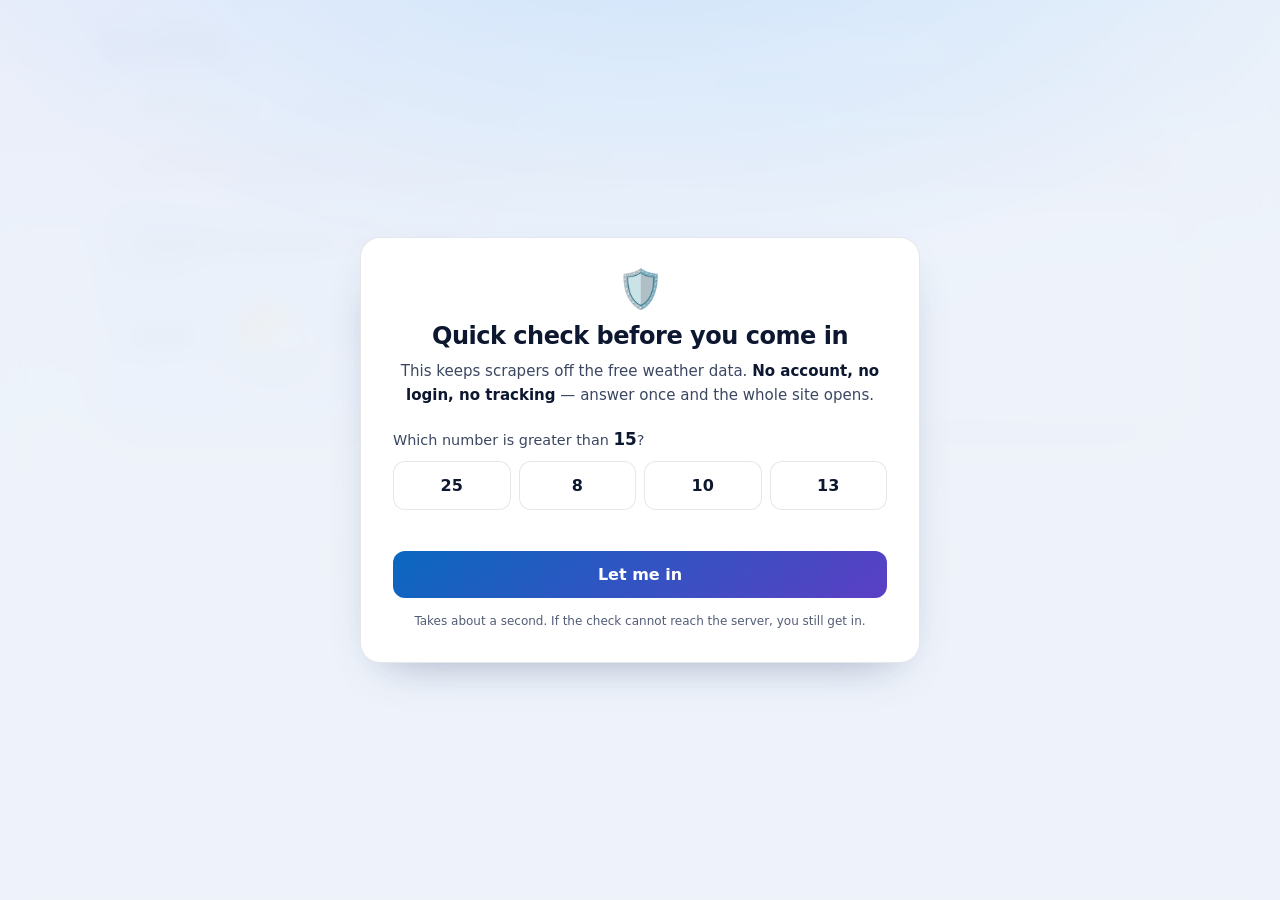
==== index.html @ fbaa03dc "Add files via upload" ====
<!DOCTYPE html>
<html lang="en">
<head>
<meta charset="utf-8" />
<meta name="viewport" content="width=device-width, initial-scale=1" />
<title>Skyline — Free Weather Forecast</title>
<meta name="description" content="Free, fast weather forecast with 25 explained features: rain, wind, pressure, storm risk, air quality, soil, sea state and more." />
  <!-- Tell search engines this is the one true address for the page.
       Without it, a renamed site and its new name look like two sites
       with identical content, and Google picks a winner for you. -->
  <link rel="canonical" href="https://skyline-free-weather.netlify.app/" />
  <meta property="og:url" content="https://skyline-free-weather.netlify.app/" />
  <meta name="twitter:card" content="summary_large_image" />
  <meta name="robots" content="index, follow" />
  <!-- Google Search Console proof of ownership. Do not remove: deleting this
       tag un-verifies the property and sitemap submissions start failing. -->
  <meta name="google-site-verification" content="A9PxdtjevKTiuFC9CgQYYp5o8xUpezisYFqEX7dGKAQ" />
<meta name="theme-color" content="#0b1020" />
<meta name="author" content="Divyansh Maharana" />
<meta name="copyright" content="© 2026 Divyansh Maharana" />
<meta property="og:site_name" content="Skyline" />
<meta property="og:title" content="Skyline — Free Weather Forecast" />
<meta property="og:description" content="Free, fast weather forecast with 25 explained features: rain, wind, pressure, storm risk, air quality, soil, sea state and more." />
<meta property="og:type" content="website" />
  <meta property="og:image" content="https://skyline-free-weather.netlify.app/og-image.png" />
  <meta property="og:image:width" content="1200" />
  <meta property="og:image:height" content="630" />
  <meta property="og:image:alt" content="Skyline weather forecast showing current conditions and the next 24 hours" />
  <meta name="twitter:image" content="https://skyline-free-weather.netlify.app/og-image.png" />
<script type="application/ld+json">
{
  "@context": "https://schema.org",
  "@type": "WebSite",
  "name": "Skyline — Free Weather Forecast",
  "author": { "@type": "Person", "name": "Divyansh Maharana", "jobTitle": "Creator and maintainer" },
  "creator": { "@type": "Person", "name": "Divyansh Maharana" },
  "copyrightHolder": { "@type": "Person", "name": "Divyansh Maharana" },
  "copyrightYear": 2026,
  "inLanguage": ["en","hi","bn","or","es","fr","de","pt","ru","ar","zh","ja","ko","id"],
  "isAccessibleForFree": true
}
</script>
<!-- Built by Divyansh Maharana -->

<link rel="icon" href="data:image/svg+xml,<svg xmlns='http://www.w3.org/2000/svg' viewBox='0 0 100 100'><text y='.9em' font-size='90'>⛅</text></svg>" />
<link rel="stylesheet" href="styles.css?v=20261110-fed219e6" />
<script src="pollen.js?v=20261110-fed219e6"></script>
<script src="locales/en.js?v=20261110-fed219e6"></script>
<script src="i18n.js?v=20261110-fed219e6"></script>
<script src="lang-picker.js?v=20261110-fed219e6"></script>
<script src="gate.js?v=20261110-fed219e6"></script>
</head>
<body>
<div class="wrap">

  <header>
    <a class="brand" href="guide.html">
      <div class="mark">⛅</div>
      <div>Skyline<small data-i18n="brand.tagline">free weather</small></div>
    </a>
    <div class="spacer"></div>
    <div class="search">
      <span class="ico">🔍</span>
      <input id="q" type="text" placeholder="Search any city…" data-i18n-placeholder="ui.search" autocomplete="off"
             aria-label="Search for a city" role="combobox" aria-expanded="false" aria-controls="results" />
      <div class="results" id="results" role="listbox"></div>
    </div>
    <div class="lang-wrap">
      <button class="lang-btn" id="langBtn" type="button"
              data-i18n-attr="title:ui.language|aria-label:ui.language"
              aria-haspopup="listbox" aria-expanded="false">EN</button>
      <ul class="lang-menu" id="langMenu" role="listbox"
          data-i18n-attr="aria-label:ui.language" hidden></ul>
    </div>
    <button class="icon-btn" id="geo" title="Use my location" aria-label="Use my location" data-i18n-attr="title:ui.myLocation|aria-label:ui.myLocation">📍</button>
    <button class="icon-btn" id="unit" title="Switch units" aria-label="Switch temperature units">°C</button>
    <button class="icon-btn" id="theme" title="Switch theme" aria-label="Switch theme" data-i18n-attr="title:ui.theme|aria-label:ui.theme">🌙</button>
  </header>

  <nav class="tabs" style="margin-bottom:16px;display:inline-flex" aria-label="Main">
    <a href="guide.html"><span aria-hidden="true">📖</span> <span data-i18n="nav.guide">What it means</span></a>
    <a href="/" aria-current="page"><span aria-hidden="true">🌤️</span> <span data-i18n="nav.forecast">Forecast</span></a>
  </nav>

  <h1 class="sr-only">Weather forecast for your location — Skyline</h1>

  <div class="status" id="status">
    <span>⚠️</span><span id="statusMsg">Could not load weather.</span>
    <button id="retry" data-i18n="ui.retry">Retry</button>
  </div>

  <div class="notice" id="notice">
    <span aria-hidden="true">📍</span>
    <span id="noticeMsg"></span>
    <button id="noticeAct" type="button" hidden></button>
  </div>

  <!-- ============ NOW ============ -->
  <section class="hero" id="hero" aria-live="polite">
    <div class="hero-top">
      <div>
        <div class="place"><span class="dot"></span><span id="placeName">Bengaluru, Karnataka, India</span></div>
        <div class="stamp" id="stamp">Loading…</div>
      </div>
      <div class="stamp" id="coords"></div>
    </div>
    <div class="temp-row">
      <div class="temp" id="temp">--<sup>°</sup></div>
      <div class="emoji" id="emoji">⛅</div>
      <div class="cond">
        <div class="big" id="condition">Loading</div>
        <div class="sub" id="feels">Feels like —</div>
      </div>
    </div>
    <div class="chips" id="chips"></div>
  </section>

  <div class="grid">
    <!-- ============ NEXT 24 H ============ -->
    <section class="card" id="hoursCard" style="grid-column:1/-1">
      <div class="card-title-row">
        <h2><span data-i18n="card.hours">Next 24 hours</span> <span class="hint" data-i18n="ui.scroll">scroll →</span></h2>
        <a class="why" href="guide.html#f-precipitation" title="What does this mean?">?</a>
      </div>
      <div class="hours" id="hours"></div>
    </section>

    <!-- ============ CHART ============ -->
    <section class="card" id="rain" style="grid-column:1/-1">
      <div class="card-title-row">
        <h2><span data-i18n="card.rain">Temperature &amp; rain — next 48 hours</span></h2>
        <a class="why" href="guide.html#f-precipitation" title="What does this mean?">?</a>
      </div>
      <div class="chartwrap">
        <svg class="chart" id="chart" viewBox="0 0 800 190" role="img"
             aria-label="Temperature line and precipitation bars for the next 48 hours"></svg>
      </div>
      <div class="legend">
        <span><i style="background:linear-gradient(90deg,#5fa8ff,#ffb26b)"></i><span data-i18n="chart.temp">Temperature</span></span>
        <span><i style="background:rgba(95,168,255,.75)"></i><span data-i18n="chart.precip">Precipitation (mm)</span></span>
        <span><i style="background:rgba(167,139,250,.8)"></i><span data-i18n="chart.rainChance">Chance of rain (strip below)</span></span>
      </div>
      <div class="hours" id="popStrip" style="margin-top:10px"></div>
    </section>

    <!-- ============ 7 DAY ============ -->
    <section class="card" id="daily">
      <div class="card-title-row">
        <h2><span data-i18n="card.daily">7-day forecast</span></h2>
        <a class="why" href="guide.html#f-surface_temperature" title="What does this mean?">?</a>
      </div>
      <div id="dailyList"></div>
    </section>

    <!-- ============ WIND (surface + upper air) ============ -->
    <section class="card" id="wind">
      <div class="card-title-row">
        <h2><span data-i18n="card.wind">Wind</span></h2>
        <a class="why" href="guide.html#f-surface_wind" title="What does this mean?">?</a>
      </div>
      <div class="compass-wrap">
        <svg class="compass" id="compass" viewBox="0 0 124 124" role="img" aria-label="Wind direction compass"></svg>
        <div class="wind-facts" id="windFacts"></div>
      </div>
      <div class="spark-wrap">
        <div class="spark-label"><span data-i18n="card.hours">Next 24 hours</span> <span id="windPeak"></span></div>
        <svg class="spark" id="windSpark" viewBox="0 0 300 52" preserveAspectRatio="none"
             role="img" aria-label="Wind speed and gusts through the next 24 hours"></svg>
        <div class="seg-legend" style="margin-top:6px">
          <span><b style="background:#63b3ff"></b><span data-i18n="m.speed">Speed</span></span>
          <span><b style="background:#a78bfa"></b><span data-i18n="m.gusts">Gusts</span></span>
        </div>
      </div>
      <div class="feat-tags">
        <a class="feat-tag" href="guide.html#f-surface_wind" data-i18n="feat.surface_wind.name">Wind</a>
        <a class="feat-tag" href="guide.html#f-upper_air_wind" data-i18n="feat.upper_air_wind.name">Wind high up</a>
      </div>
    </section>

    <!-- ============ SKY (clouds, upper air, moisture) ============ -->
    <section class="card" id="sky">
      <div class="card-title-row">
        <h2><span data-i18n="card.sky">Sky &amp; upper air</span></h2>
        <a class="why" href="guide.html#f-clouds" title="What does this mean?">?</a>
      </div>
      <div class="seg" id="cloudSeg"></div>
      <div class="seg-legend">
        <span><b style="background:#3d5a8a"></b><span data-i18n="band.low">Low</span></span>
        <span><b style="background:#5f8dd6"></b><span data-i18n="band.mid">Middle</span></span>
        <span><b style="background:#9cc2f5"></b><span data-i18n="band.high">High</span></span>
      </div>
      <div class="metrics" id="skyMetrics" style="margin-top:12px"></div>
      <div class="feat-tags">
        <a class="feat-tag" href="guide.html#f-clouds" data-i18n="feat.clouds.name">Cloud cover</a>
        <a class="feat-tag" href="guide.html#f-upper_air_temperature" data-i18n="feat.upper_air_temperature.name">Temperature higher up</a>
        <a class="feat-tag" href="guide.html#f-upper_air_water_vapour" data-i18n="feat.upper_air_water_vapour.name">Moisture high up</a>
      </div>
    </section>

    <!-- ============ POLLEN & LIFESTYLE ============ -->
    <section class="card" id="pollen" style="grid-column:1/-1">
      <div class="card-title-row">
        <h2><span data-i18n="card.pollen">Pollen &amp; daily life</span> <span class="hint" id="pollenHint">—</span></h2>
        <a class="why" href="guide.html#f-pollen" title="What does this mean?">?</a>
      </div>
      <div id="pollenBody" aria-live="polite">
        <div class="empty-state"><span>⏳</span><div>Loading pollen outlook…</div></div>
      </div>
      <div class="feat-tags">
        <a class="feat-tag" href="guide.html#f-pollen" data-i18n="feat.pollen.name">Pollen forecast</a>
        <a class="feat-tag" href="guide.html#f-lifestyle" data-i18n="feat.lifestyle.name">Daily suggestions</a>
      </div>
    </section>

    <!-- ============ MOISTURE ============ -->
    <section class="card" id="moisture">
      <div class="card-title-row">
        <h2><span data-i18n="card.moisture">Moisture</span></h2>
        <a class="why" href="guide.html#f-surface_water_vapour" title="What does this mean?">?</a>
      </div>
      <div class="metrics" id="moistureMetrics"></div>
      <div class="feat-tags">
        <a class="feat-tag" href="guide.html#f-surface_water_vapour" data-i18n="feat.surface_water_vapour.name">Humidity</a>
        <a class="feat-tag" href="guide.html#f-evaporation" data-i18n="feat.evaporation.name">Evaporation</a>
      </div>
    </section>

    <!-- ============ STORM RISK ============ -->
    <section class="card" id="storm">
      <div class="card-title-row">
        <h2><span data-i18n="card.storm">Storm risk</span> <span class="est grey" data-i18n="guide.pill.estimated">estimated</span></h2>
        <a class="why" href="guide.html#f-lightning" title="What does this mean?">?</a>
      </div>
      <div class="gauge">
        <div class="gauge-head">
          <div class="gauge-val" id="stormVal">—</div>
          <div class="gauge-name" id="stormName">—</div>
        </div>
        <div class="gauge-track"><div class="gauge-pin" id="stormPin" style="margin-left:0"></div></div>
        <div class="gauge-note" id="stormNote">—</div>
        <div class="spark-wrap">
          <div class="spark-label"><span data-i18n="card.hours">Next 24 hours</span> <span id="stormPeak"></span></div>
          <svg class="spark" id="stormSpark" viewBox="0 0 300 46" preserveAspectRatio="none"
               role="img" aria-label="Storm energy through the next 24 hours"></svg>
        </div>
      </div>
      <div class="feat-tags">
        <a class="feat-tag" href="guide.html#f-lightning" data-i18n="feat.lightning.name">Storm risk</a>
      </div>
    </section>

    <!-- ============ GROUND ============ -->
    <section class="card" id="ground">
      <div class="card-title-row">
        <h2><span data-i18n="card.ground">Ground</span></h2>
        <a class="why" href="guide.html#f-land_surface_temperature" title="What does this mean?">?</a>
      </div>
      <div class="metrics" id="groundMetrics"></div>
      <div class="feat-tags">
        <a class="feat-tag" href="guide.html#f-land_surface_temperature" data-i18n="feat.land_surface_temperature.name">Ground temperature</a>
        <a class="feat-tag" href="guide.html#f-soil_moisture" data-i18n="feat.soil_moisture.name">How wet the soil is</a>
        <a class="feat-tag" href="guide.html#f-radiation_budget" data-i18n="feat.radiation_budget.name">Sun energy at the ground</a>
      </div>
    </section>

    <!-- ============ AIR QUALITY ============ -->
    <section class="card" id="air">
      <div class="card-title-row">
        <h2><span data-i18n="card.air">Air quality</span> <span class="hint" data-i18n="ui.euroAqi">European AQI</span></h2>
        <a class="why" href="guide.html#f-aerosols" title="What does this mean?">?</a>
      </div>
      <div class="aqi-row">
        <div class="aqi-num" id="aqiNum">—</div>
        <div>
          <div class="aqi-label" id="aqiLabel">Loading…</div>
          <div class="aqi-note" id="aqiNote">—</div>
        </div>
      </div>
      <div class="aqi-scale" id="aqiScale"></div>
      <div class="aqi-bar"></div>
      <div class="aqi-pin" id="aqiPin" style="margin-left:0"></div>
      <div class="metrics" id="pollutantSummary" style="margin-top:10px"></div>
      <div class="pollutants" id="pollutants"></div>
      <div class="feat-tags">
        <a class="feat-tag" href="guide.html#f-aerosols" data-i18n="feat.aerosols.name">Haze and dust</a>
        <a class="feat-tag" href="guide.html#f-ozone" data-i18n="feat.ozone.name">Ground-level ozone</a>
        <a class="feat-tag" href="guide.html#f-precursors" data-i18n="feat.precursors.name">Pollution gases</a>
      </div>
    </section>

    <!-- ============ SUN & UV ============ -->
    <section class="card" id="sun">
      <div class="card-title-row">
        <h2><span data-i18n="card.sun">Sun &amp; UV</span> <span class="hint" id="dayLen">—</span></h2>
        <a class="why" href="guide.html#f-radiation_budget" title="What does this mean?">?</a>
      </div>
      <svg class="sunarc" id="sunarc" viewBox="0 0 300 118" role="img" aria-label="Sunrise to sunset arc"></svg>
      <div class="sun-times">
        <div><span data-i18n="m.sunrise">Sunrise</span><b id="sunrise">—</b></div>
        <div style="text-align:right"><span data-i18n="m.sunset">Sunset</span><b id="sunset">—</b></div>
      </div>
      <div class="uv">
        <div class="uv-head"><span data-i18n="m.uv">UV index (max)</span><b id="uvNum">—</b></div>
        <div class="uv-track"><div class="uv-pin" id="uvPin"></div></div>
        <div class="uv-note" id="uvNote">—</div>
      </div>
      <div class="feat-tags">
        <a class="feat-tag" href="guide.html#f-radiation_budget" data-i18n="feat.radiation_budget.name">Sun energy at the ground</a>
      </div>
    </section>

    <!-- ============ SEA (only near coast) ============ -->
    <section class="card" id="sea" hidden>
      <div class="card-title-row">
        <h2><span data-i18n="card.sea">Sea</span> <span class="hint" id="seaDist"></span></h2>
        <a class="why" href="guide.html#f-sea_state" title="What does this mean?">?</a>
      </div>
      <div class="metrics" id="seaMetrics"></div>
      <div class="feat-tags">
        <a class="feat-tag" href="guide.html#f-sea_state" data-i18n="feat.sea_state.name">Waves</a>
        <a class="feat-tag" href="guide.html#f-surface_currents" data-i18n="feat.surface_currents.name">Sea currents</a>
        <a class="feat-tag" href="guide.html#f-sea_surface_temperature" data-i18n="feat.sea_surface_temperature.name">Sea temperature</a>
        <a class="feat-tag" href="guide.html#f-sea_level" data-i18n="feat.sea_level.name">Tide height</a>
      </div>
    </section>

    <!-- ============ ENVIRONMENT (global / climate) ============ -->
    <section class="card" id="environment">
      <div class="card-title-row">
        <h2><span data-i18n="card.environment">Environment</span> <span class="est grey" data-i18n="ui.notLocal">not local weather</span></h2>
        <a class="why" href="guide.html#f-greenhouse_gases" title="What does this mean?">?</a>
      </div>
      <div id="landMix"></div>
      <div class="metrics" id="envMetrics"></div>
      <div class="feat-tags">
        <a class="feat-tag" href="guide.html#f-greenhouse_gases" data-i18n="feat.greenhouse_gases.name">Heat-trapping gases</a>
        <a class="feat-tag" href="guide.html#f-fire" data-i18n="feat.fire.name">Fire risk</a>
      </div>
    </section>
  </div>

  <footer>
    <div>
      <span data-i18n="guide.foot.data">Data:</span> <a href="https://open-meteo.com/" target="_blank" rel="noopener">Open-Meteo</a> (CC-BY 4.0) ·
      Forecast models from national weather services ·
      <a href="guide.html">Feature guide</a>
    </div>
    <div class="credit">
      <span data-i18n="credit.builtBy">Built by</span>
      <b class="credit-name">Divyansh Maharana</b><span class="credit-role" data-i18n="credit.role">built and maintains this site</span>
    </div>
    <div class="disclaimer">
      This is an independent hobby project, not an official meteorological service.
      For warnings and life-safety decisions, always follow your national weather agency
      (e.g. <a href="https://mausam.imd.gov.in/" target="_blank" rel="noopener">IMD</a>,
      <a href="https://www.noaa.gov/" target="_blank" rel="noopener">NOAA</a>).
    </div>
  </footer>
</div>

<script>
(() => {
  "use strict";

  /* ------------------------------------------------------------------ state */
  const DEFAULT = { name: "Bengaluru, Karnataka, India", lat: 12.9716, lon: 77.5946 };
  /* ------------------------------------------------------------------ pollen
     Bands, grouping and labels live in pollen.js so the thresholds can be
     tested without a browser. These aliases keep the renderer readable. */
  const POLLEN_TYPES = Pollen.TYPES;
  const POLLEN_GROUP_LABEL = Pollen.GROUP_LABEL;
  /* Translate the level names once; Pollen.META holds the canonical English. */
  const BAND_META = {
    "low":       { rank: 0, icon: "🟢", get text() { return L("Low"); } },
    "moderate":  { rank: 1, icon: "🟡", get text() { return L("Moderate"); } },
    "high":      { rank: 2, icon: "🟠", get text() { return L("High"); } },
    "very high": { rank: 3, icon: "🔴", get text() { return L("Very high"); } },
  };
  const POLLEN_BANDS = Pollen.BANDS;
  const pollenBand = Pollen.band;
  const polClass = Pollen.cls;

  /* ------------------------------------------------------------------ storage
     In a sandboxed iframe (the preview, and any embed without allow-same-origin)
     even READING localStorage throws a SecurityError. Unguarded, that breaks
     unit switching, theme switching and saving your city — the whole page dies
     on the first click. Storage is a convenience, never a requirement, so every
     access goes through these three helpers. */
  const store = {
    get(k) { try { return localStorage.getItem(k); } catch (e) { return null; } },
    set(k, v) { try { localStorage.setItem(k, v); } catch (e) { /* memory only */ } },
    del(k) { try { localStorage.removeItem(k); } catch (e) { /* ignore */ } },
  };

  const S = {
    place: { ...DEFAULT },
    unit: store.get("skyline.unit") || "c",
    theme: store.get("skyline.theme") ||
           (matchMedia("(prefers-color-scheme: light)").matches ? "light" : "dark"),
    forecast: null, air: null, marine: null, land: null, pollen: null, busy: false, fetchedAt: 0,
  };

  const $ = (id) => document.getElementById(id);
  let fetchAt = Date.now();   // when the current data was pulled
  /* Date/time formatters follow the chosen language, so weekday and month
     names come from Intl rather than from English literals. Keys are re-created
     when the language changes (see onApply below). */
  /* Chromium ships "small-icu" data: some locales have no date vocabulary, and
     Intl silently falls back to en-US rather than erroring. Odia is one — it
     would have shown "Wednesday, Nov 11" to an Odia reader. This table carries
     the calendars Intl cannot produce, so those pages stay in their own script.
     Checked in buildFormatters by comparing the resolved locale. */
  const INTL_FALLBACK = {
    or: {
      days:   ["ରବିବାର","ସୋମବାର","ମଙ୍ଗଳବାର","ବୁଧବାର","ଗୁରୁବାର","ଶୁକ୍ରବାର","ଶନିବାର"],
      months: ["ଜାନୁଆରୀ","ଫେବୃଆରୀ","ମାର୍ଚ୍ଚ","ଅପ୍ରେଲ","ମେ","ଜୁନ","ଜୁଲାଇ","ଅଗଷ୍ଟ",
               "ସେପ୍ଟେମ୍ବର","ଅକ୍ଟୋବର","ନଭେମ୍ବର","ଡିସେମ୍ବର"],
      am: "ପୂର୍ବାହ୍ନ", pm: "ଅପରାହ୍ନ", ampm: true, pad24: false
    }
  };
  const odDigits = (n) => String(n).replace(/[0-9]/g, (d) => "୦୧୨୩୪୫୬୭୮୯"[+d]);

  /* A formatter object with the same .format() surface as Intl's, so callers
     never branch on which one they got. */
  function fallbackFormatter(kind, fb) {
    return { format(date) {
      const h = date.getHours(), mi = date.getMinutes();
      if (kind === "day")   return fb.days[date.getDay()];
      if (kind === "date")  return odDigits(date.getDate()) + " " + fb.months[date.getMonth()];
      const h12 = h % 12 === 0 ? 12 : h % 12;
      if (kind === "hour")  return odDigits(h12) + " " + (h < 12 ? fb.am : fb.pm);
      return odDigits(h12) + ":" + odDigits(String(mi).padStart(2, "0")) + " " + (h < 12 ? fb.am : fb.pm);
    }};
  }

  let hourFmt, dayFmt, dateFmt, timeFmt;
  function buildFormatters() {
    const loc = (window.i18n && window.i18n.lang) || "en";
    const mk = (opts, kind) => {
      const f = new Intl.DateTimeFormat(loc, opts);
      const fb = INTL_FALLBACK[loc];
      /* Trust Intl only if it actually honoured the requested language. */
      if (fb && !f.resolvedOptions().locale.toLowerCase().startsWith(loc)) {
        return fallbackFormatter(kind, fb);
      }
      return f;
    };
    hourFmt = mk({ hour: "numeric" }, "hour");
    dayFmt  = mk({ weekday: "long" }, "day");
    dateFmt = mk({ day: "numeric", month: "short" }, "date");
    timeFmt = mk({ hour: "2-digit", minute: "2-digit" }, "time");
  }
  buildFormatters();

  /* ------------------------------------------------------- WMO code mapping */
  const WMO = {
    0:["Clear sky","☀️","🌙"], 1:["Mainly clear","🌤️","🌙"], 2:["Partly cloudy","⛅","☁️"],
    3:["Overcast","☁️","☁️"], 45:["Fog","🌫️","🌫️"], 48:["Rime fog","🌫️","🌫️"],
    51:["Light drizzle","🌦️","🌧️"], 53:["Drizzle","🌦️","🌧️"], 55:["Heavy drizzle","🌧️","🌧️"],
    56:["Freezing drizzle","🌧️","🌧️"], 57:["Freezing drizzle","🌧️","🌧️"],
    61:["Light rain","🌦️","🌧️"], 63:["Rain","🌧️","🌧️"], 65:["Heavy rain","🌧️","🌧️"],
    66:["Freezing rain","🌨️","🌨️"], 67:["Freezing rain","🌨️","🌨️"],
    71:["Light snow","🌨️","🌨️"], 73:["Snow","❄️","❄️"], 75:["Heavy snow","❄️","❄️"],
    77:["Snow grains","🌨️","🌨️"], 80:["Light showers","🌦️","🌧️"], 81:["Showers","🌧️","🌧️"],
    82:["Violent showers","⛈️","⛈️"], 85:["Snow showers","🌨️","🌨️"], 86:["Snow showers","🌨️","🌨️"],
    95:["Thunderstorm","⛈️","⛈️"], 96:["Storm w/ hail","⛈️","⛈️"], 99:["Storm w/ hail","⛈️","⛈️"],
  };
  /* English condition names -> locale keys, so "Overcast" and friends translate.
     Kept as a separate map so the WMO table above stays readable. */
  const WMO_KEY = {"0": "wx.clear", "1": "wx.mainlyClear", "2": "wx.partlyCloudy", "3": "wx.overcast", "45": "wx.fog", "48": "wx.rimeFog", "51": "wx.lightDrizzle", "53": "wx.drizzle", "55": "wx.heavyDrizzle", "56": "wx.freezingDrizzle", "57": "wx.freezingDrizzle", "61": "wx.lightRain", "63": "wx.rain", "65": "wx.heavyRain", "66": "wx.freezingRain", "67": "wx.freezingRain", "71": "wx.lightSnow", "73": "wx.snow", "75": "wx.heavySnow", "77": "wx.snowGrains", "80": "wx.lightShowers", "81": "wx.showers", "82": "wx.violentShowers", "85": "wx.snowShowers", "86": "wx.snowShowers", "95": "wx.thunderstorm", "96": "wx.stormHail", "99": "wx.stormHail"};
  const wmo = (code, day = true) => {
    const r = WMO[code] || ["Unknown", "🌡️", "🌡️"];
    const key = WMO_KEY[code];
    const label = key && window.t ? window.t(key, r[0])
                : (!key ? (window.t ? window.t("ui.unknown", r[0]) : r[0]) : r[0]);
    return { label, icon: day ? r[1] : r[2] };
  };

  const DIRS = ["N","NNE","NE","ENE","E","ESE","SE","SSE","S","SSW","SW","WSW","W","WNW","NW","NNW"];
  const dirName = (deg) => (deg == null || isNaN(deg)) ? "—" : DIRS[Math.round(((deg % 360) / 22.5)) % 16];

  /* ------------------------------------------------------------- conversions */
  const toF = (c) => c * 9 / 5 + 32;
  const tempStr = (c, dp = 0) => (c == null || Number.isNaN(c)) ? "—"
    : (S.unit === "c" ? c.toFixed(dp) : toF(c).toFixed(dp)) + "°";
  const tempNum = (c) => (c == null || Number.isNaN(c)) ? null : Math.round(S.unit === "c" ? c : toF(c));
  const unitSym = () => (S.unit === "c" ? "°C" : "°F");
  // absolute temperature with an explicit unit (never a bare °)
  const tempAbs = (c, dp = 0) => (c == null || Number.isNaN(c)) ? "—"
    : `${(S.unit === "c" ? c : toF(c)).toFixed(dp)}${unitSym()}`;
  const windStr = (kmh, dp = 0) => kmh == null ? "—"
    : (S.unit === "c" ? kmh.toFixed(dp) : (kmh * 0.621371).toFixed(dp)) + (S.unit === "c" ? " km/h" : " mph");
  const num = (v, dp = 0, unit = "") => (v == null || Number.isNaN(v)) ? "—"
    : `${Number(v).toFixed(dp)}${unit ? " " + unit : ""}`;
  const mm = (v) => v == null ? "—" : (v < 0.05 ? "0" : v.toFixed(1)) + " mm";

  /* ---------------------------------------------------------------- fetching */
  const qs = (o) => new URLSearchParams(o).toString();
  const MIRROR = {
    "/api/weather": "https://api.open-meteo.com/v1/forecast",
    "/api/search": "https://geocoding-api.open-meteo.com/v1/search",
    "/api/air": "https://air-quality-api.open-meteo.com/v1/air-quality",
    "/api/marine": "https://marine-api.open-meteo.com/v1/marine",
    // static hosting can't do the OSM proxy, so this one is server-only
    "/api/landcover": "https://nominatim.openstreetmap.org/reverse",
  };

  async function once(url, timeoutMs) {
    const ctrl = new AbortController();
    const t = setTimeout(() => ctrl.abort(), timeoutMs);
    try {
      const r = await fetch(url, { signal: ctrl.signal });
      if (!r.ok) throw new Error("HTTP " + r.status);
      return await r.json();
    } finally { clearTimeout(t); }
  }

  /* Show or hide every data card at once. Used when the forecast cannot be
     fetched: an empty card with a "Loading…" placeholder is technically not a
     lie, but it implies a forecast is coming when none is. */
  function setCardsVisible(show) {
    document.querySelectorAll("section.card").forEach((c) => { c.hidden = !show; });
  }

  async function getJSON(url, timeoutMs = 15000) {
    try {
      return await once(url, timeoutMs);
    } catch (err) {
      const path = url.split("?")[0];
      if (path === "/api/landcover") {
        // Overpass can't be queried straight from the browser here, so on static
        // hosting we return an explicit "not checked" marker rather than a guess.
        return { available: false, static_host: true };
      }
      if (MIRROR[path]) return await once(MIRROR[path] + "?" + url.split("?").slice(1).join("?"), timeoutMs);
      throw err;
    }
  }

  const CURRENT_VARS = [
    "temperature_2m","relative_humidity_2m","dew_point_2m","apparent_temperature",
    "precipitation","rain","showers","snowfall","snow_depth","weather_code",
    "cloud_cover","cloud_cover_low","cloud_cover_mid","cloud_cover_high","visibility",
    "pressure_msl","surface_pressure","wind_speed_10m","wind_direction_10m","wind_gusts_10m",
    "is_day","shortwave_radiation","direct_radiation","diffuse_radiation","terrestrial_radiation",
    "direct_normal_irradiance","et0_fao_evapotranspiration","vapour_pressure_deficit",
    "cape","lifted_index","freezing_level_height","soil_temperature_0cm","soil_moisture_0_to_1cm",
    "temperature_850hPa","relative_humidity_700hPa","wind_speed_250hPa","wind_direction_250hPa",
    "sunshine_duration","precipitation_probability",
  ].join(",");

  async function load() {
    if (S.busy) return;
    S.busy = true;
    try {
      const { lat, lon } = S.place;
      fetchAt = Date.now();
      const results = await Promise.allSettled([
        getJSON("/api/weather?" + qs({
          latitude: lat, longitude: lon, timezone: "auto", forecast_days: 7,
          current: CURRENT_VARS,
          hourly: "temperature_2m,precipitation_probability,precipitation,weather_code,is_day,cape,wind_speed_10m,wind_gusts_10m",
          daily: "weather_code,temperature_2m_max,temperature_2m_min,sunrise,sunset,precipitation_sum,precipitation_probability_max,wind_speed_10m_max,uv_index_max,daylight_duration,sunshine_duration",
        })),
        getJSON("/api/air?" + qs({
          latitude: lat, longitude: lon, timezone: "auto", forecast_days: 1,
          current: "european_aqi,us_aqi,pm2_5,pm10,carbon_monoxide,nitrogen_dioxide,sulphur_dioxide,ozone,aerosol_optical_depth,dust,ammonia,methane,carbon_dioxide,formaldehyde",
        })),
        getJSON("/api/landcover?" + qs({ latitude: lat, longitude: lon }), 12000),
        getJSON("/api/marine?" + qs({
          latitude: lat, longitude: lon, timezone: "auto", forecast_days: 2,
          current: "wave_height,wave_period,wave_direction,sea_surface_temperature,ocean_current_velocity,ocean_current_direction,sea_level_height_msl",
        })),
        /* Pollen: a few days of hourly values from the same air-quality model.
           Longer horizons come back null anyway, so asking for more would only
           enlarge the payload without adding information. */
        getJSON("/api/air?" + qs({
          latitude: lat, longitude: lon, timezone: "auto", forecast_days: 3,
          hourly: Object.keys(POLLEN_TYPES).join(","),
        })),
      ]);

      const [fc, air, land, marine, pollen] = results;  // order matches Promise.allSettled above
      if (fc.status === "fulfilled") {
        S.forecast = fc.value;
        setCardsVisible(true);
        renderForecast();
        hideError();
      } else {
        showError("Could not reach the weather service. Check your connection and retry.");
        /* With no forecast there is nothing truthful for the data cards to show.
           Leaving them up means a screen full of "Loading…" placeholders that
           will never resolve — which reads as a page still working when it is
           not. Hide them and let the error + Retry be the whole message. */
        setCardsVisible(false);
      }
      S.air = air.status === "fulfilled" ? air.value : null;
      renderAir();
      S.marine = marine.status === "fulfilled" ? marine.value : null;
      S.land = land.status === "fulfilled" ? land.value : null;
      S.pollen = pollen.status === "fulfilled" ? pollen.value : null;
      renderSea();
      renderPollen();
      if (S.forecast) {
        renderStorm();
        renderEnvironment();
      }
    } finally { S.busy = false; }
  }


  /* Map an English UI label to its locale key. "Ground temperature" ->
     "m.groundTemp". If no key exists the English label is returned unchanged,
     so an untranslated string degrades to English rather than to a key name. */
  const LABEL_KEY = {
    "Humidity": "m.humidity", "Dew point": "m.dewpoint", "Evaporation": "m.evaporation",
    "Vapour deficit": "m.vpd", "Ground temperature": "m.ground", "How wet the soil is": "m.soil",
    "Sun energy at the ground": "m.sunEnergy", "Snow on the ground": "m.snow",
    "Visibility": "m.visibility", "Air pressure": "m.pressure", "Total cloud": "m.totalCloud",
    "Temperature higher up": "m.tempUpper", "Moisture high up": "m.moistureUpper",
    "Freezing level": "m.freezing", "Sunshine forecast": "m.sunshine",
    "Speed": "m.speed", "Gusts": "m.gusts", "Sunrise": "m.sunrise", "Sunset": "m.sunset",
    "UV index (max)": "m.uv", "Wave height": "m.waveHeight", "Sea temperature": "m.seaTemp",
    "Rain now": "m.rainNow", "Wind": "m.wind", "Cloud": "m.cloud",
    "Low": "band.low", "Moderate": "band.moderate", "High": "band.high",
    "Very high": "band.veryHigh",
    "Trees": "pol.trees", "Grass": "pol.grass", "Weeds": "pol.weeds",
    /* Air-quality pollutant rows and the AQI summary heading. */
    "PM2.5 (haze)": "aqi.pm25", "PM10 (dust)": "aqi.pm10", "Ozone": "aqi.ozone",
    "NO₂ (traffic)": "aqi.no2", "Formaldehyde": "aqi.formaldehyde",
    "Haze thickness": "aqi.haze", "Dust": "aqi.dust",
    "Smog-forming gases": "aqi.smog",
    /* Wind facts and aloft readings. */
    "From": "m.from", "High up (10 km)": "m.aloft",
    /* Section headings rendered through metric()/L() */
    "What's on the ground": "feat.land_cover.name",
    "Heat-trapping gases": "feat.greenhouse_gases.name",
    "Fire risk": "feat.fire.name",
    "Pollen": "feat.pollen.name",
    "Temp − dew point": "m.tempDewSpread",
    "Very low": "band.veryLow",
  };
  /* OpenStreetMap land-use classes arrive with stable English labels from
     server.py, so they can be translated by lookup rather than by guessing at
     the local naming. */
  const LAND_KEY = {
    "Built-up area": "land.built", "Shops & offices": "land.shops",
    "Industrial": "land.industrial", "Park": "land.park",
    "Construction": "land.construction", "Water": "land.water",
    "Grass & lawn": "land.grass", "Forest": "land.forest",
    "Farmland": "land.farmland",
  };
  const L = (label) => {
    const key = LABEL_KEY[label];
    return key && window.t ? window.t(key, label) : label;
  };

  /* A metric row. Returns "" when we genuinely have no value, so the card
     closes up instead of showing an empty "—" slot to the user. */
  function metric(k, v, sub, opts = {}) {
    const missing = v == null || v === "—" || v === "" || Number.isNaN(v);
    if (missing && !opts.keep) return "";
    const cls = missing ? "metric missing" : "metric";
    const val = missing ? (opts.keep || "—") : v;
    return `<div class="${cls}"><div class="k"><b>${L(k)}</b></div>` +
           `<div class="v">${val}</div>` +
           (sub ? `<div class="sub">${sub}</div>` : "") + `</div>`;
  }

  /* Render a list of metric rows, or an explicit empty-state if none survive. */
  function metricList(el, rows, emptyText) {
    const html = rows.filter(Boolean).join("");
    el.innerHTML = html || `<div class="empty-state"><span>∅</span><div>${emptyText}</div></div>`;
  }


  /* ------------------------------------------------------------- pollen card
     Three outcomes, all explicit:
       values      -> per-group levels, per-type detail, 3-day strip, suggestions
       all null    -> "not modelled here" (a regional coverage gap, not a zero)
       fetch fails -> "could not load", with the rest of the page untouched

     The distinction matters: null is NOT low pollen. Rendering a 0 would tell
     someone with hay fever that today is clear when the truth is that nobody
     knows for their area. */
  const POLLEN_LEGEND = () => [
    ["low", "Low"], ["moderate", "Moderate"], ["high", "High"], ["very high", "Very high"],
  ].map(([k, en]) => [k, L(en)]);

  function pollenSeries(d) {
    /* Hourly arrays -> per-type peak for the current day, plus the 3-day peak.
       We report peaks because a daily average hides the hour that actually
       matters: grass pollen commonly spikes mid-morning and again early evening. */
    const h = d && d.hourly;
    if (!h || !h.time) return null;
    const now = new Date();
    const todayEnd = new Date(now); todayEnd.setHours(23, 59, 59, 999);

    const types = {};
    let anyToday = false, anyWindow = false, dataStart = null, dataEnd = null;

    for (const key of Object.keys(POLLEN_TYPES)) {
      const arr = h[key];
      if (!Array.isArray(arr)) continue;
      let today = null, window = null, peakHour = null;
      for (let i = 0; i < arr.length; i++) {
        const v = arr[i];
        if (v == null) continue;
        const at = new Date(h.time[i]);
        if (!dataStart || at < dataStart) dataStart = at;
        if (!dataEnd || at > dataEnd) dataEnd = at;
        anyWindow = true;
        if (at <= todayEnd) {
          anyToday = true;
          if (today == null || v > today) { today = v; peakHour = at; }
          if (window == null || v > window) window = v;
        }
      }
      types[key] = {
        today, window, peakHour,
        todayBand: today == null ? null : pollenBand(POLLEN_TYPES[key].group, today),
        windowBand: window == null ? null : pollenBand(POLLEN_TYPES[key].group, window),
      };
    }
    if (!anyWindow) return null;
    return { types, anyToday, dataStart, dataEnd };
  }

  function renderPollen() {
    const body = $("pollenBody");
    if (!body) return;
    const hint = $("pollenHint");

    /* --- state: request failed ------------------------------------------- */
    if (!S.pollen) {
      hint.textContent = window.t("state.unavailable", "unavailable");
      body.innerHTML = `<div class="empty-state"><span>⚠️</span>
        <div><b>Could not load the pollen outlook.</b><br>
        The rest of the forecast is unaffected. Use Retry at the top to try again.</div></div>`;
      return;
    }
    if (S.pollen.available === false) {
      hint.textContent = window.t("state.unavailable", "unavailable");
      body.innerHTML = `<div class="empty-state"><span>∅</span>
        <div>Pollen data is not available for this location.</div></div>`;
      return;
    }

    const series = pollenSeries(S.pollen);

    /* --- state: no values anywhere --------------------------------------
       Coverage is Europe-only, so most of the world lands here. The card still
       earns its place: the weather half of the advice works everywhere, so it
       is shown under a heading that makes clear it is weather-only. Leaving the
       card empty for two thirds of the planet would be a worse answer. */
    if (!series || !series.anyToday) {
      hint.textContent = window.t("state.notModelled", "no local pollen data");
      const tips = lifestyleSuggestions(null, [], S.forecast);
      body.innerHTML = `
        <div class="pol-gap">
          <span aria-hidden="true">🌍</span>
          <div>
            <b>${window.t("pol.noData","No pollen forecast covers this location.")}</b>
            The pollen model is regional — it currently covers Europe and returns nothing for
            most of Asia, Africa, the Americas and Oceania. That is a gap in coverage, not a
            reading of zero, so no level is shown rather than an invented one.
          </div>
        </div>

        <div class="pol-section-head">${window.t("pol.weatherOnly","What today looks like for being outside")}
          <span>${window.t("pol.weatherOnlyTag","weather only")}</span></div>
        <div class="pol-advice">${tips}</div>

        <div class="pol-foot">
          These suggestions come from the weather forecast, not from pollen.
          For a pollen count here, your national meteorological or pollen service is the
          right place to look; this site will show one as soon as it covers the area.
        </div>`;
      return;
    }

    /* --- state: values -------------------------------------------------- */
    /* Group level = the worst of its types, because one high type is what a
       person actually notices. Averaging would hide a birch spike behind two
       quiet species. */
    const groupRows = Object.keys(POLLEN_GROUP_LABEL).map((g) => {
      const members = Object.keys(POLLEN_TYPES).filter((k) => POLLEN_TYPES[k].group === g);
      let worst = null, worstType = null;
      for (const k of members) {
        const t = series.types[k];
        if (!t || t.today == null) continue;
        if (worst == null || t.today > worst) { worst = t.today; worstType = k; }
      }
      if (worst == null) return null;
      const band = pollenBand(g, worst);
      return { group: g, label: POLLEN_GROUP_LABEL[g], value: worst, band, type: worstType };
    }).filter(Boolean);

    const overall = groupRows.reduce(
      (a, r) => (BAND_META[r.band].rank > BAND_META[a].rank ? r.band : a), "low");

    const dayName = (d) => ["Sun","Mon","Tue","Wed","Thu","Fri","Sat"][d.getDay()];

    const groupChips = groupRows.map((r) =>
      `<div class="metric">
         <div class="k"><b>${r.label}</b></div>
         <div class="v pol-${r.band.replace(" ", "-")}">${BAND_META[r.band].icon} ${BAND_META[r.band].text}</div>
         <div class="sub">peak ${Math.round(r.value)} ${window.t("pol.grains","grains/m³")} · ${POLLEN_TYPES[r.type].label}</div>
       </div>`).join("");

    const typeRows = Object.keys(POLLEN_TYPES).map((k) => {
      const t = series.types[k];
      if (!t || t.today == null) return "";
      return `<div class="pol-row">
        <span class="pol-name">${POLLEN_TYPES[k].label}</span>
        <span class="pol-val">${Math.round(t.today)}<small> ${window.t("pol.grains","grains/m³")}</small></span>
        <span class="pol-band pol-${t.todayBand.replace(" ", "-")}">${BAND_META[t.todayBand].icon} ${BAND_META[t.todayBand].text}</span>
      </div>`;
    }).filter(Boolean).join("");

    const suggestions = lifestyleSuggestions(overall, groupRows, S.forecast);

    const span = series.dataStart && series.dataEnd
      ? `${dayName(series.dataStart)} – ${dayName(series.dataEnd)}`
      : "3 days";

    hint.textContent = `${BAND_META[overall].text}`;
    body.innerHTML = `
      <div class="pol-top">
        <div class="pol-big pol-${overall.replace(" ", "-")}">${BAND_META[overall].icon}<span>${BAND_META[overall].text}</span></div>
        <div class="pol-summary">
          <b>${window.t("pol.overall","Overall today")}</b>
          Each group is judged on its own scale, because birch and grass are counted
          differently. Peaks are for the day ahead — pollen usually spikes mid-morning
          and again early evening.
        </div>
      </div>

      <div class="metrics pol-groups">${groupChips}</div>

      <div class="pol-legend" aria-label="Pollen level scale">
        ${POLLEN_LEGEND().map(([k, name]) => `<span><i class="pol-${k.replace(" ", "-")}"></i>${name}</span>`).join("")}
      </div>

      <div class="pol-section-head">${window.t("pol.byType","By type")} <span>${window.t("pol.peakToday","peak today")}</span></div>
      <div class="pol-rows">${typeRows}</div>

      <div class="pol-section-head">What this might mean for your day
        <span>general guidance, not medical advice</span></div>
      <div class="pol-advice">${suggestions}</div>

      <div class="pol-foot">
        Pollen data is modelled, not measured at your street: it is a regional estimate for
        roughly a 40 km grid cell, forecast about ${span.toLowerCase()}. It is not a medical
        source. If pollen affects your health, follow your own clinician's advice rather than
        this page.
      </div>`;
  }

  /* Practical, general, non-medical. Every line is phrased as a possibility
     ("may", "might", "could"), never a promise or an instruction — this is a
     weather page, not a diagnosis. */
  /* overall may be null when there is no pollen coverage for the location — the
     weather side of the advice is still useful there, and withholding it would
     leave half the world with an empty card for no good reason. */
  function lifestyleSuggestions(overall, groupRows, forecast) {
    const out = [];
    const TIP_KEY = {
      "Good conditions for being outside": "tip.goodOutdoor",
      "Outdoors is probably fine": "tip.probablyFine",
      "Worth planning outdoor time around": "tip.planAround",
      "Consider limiting long outdoor exposure": "tip.limitExposure",
      "When it is usually worst": "tip.worstTime",
      "Indoors": "tip.indoors", "After being outside": "tip.afterOutside",
      "Cold out": "tip.cold", "Strong sun": "tip.strongSun", "Sun is modest": "tip.modestSun",
      "Keep an umbrella nearby": "tip.umbrella", "Rain is unlikely": "tip.noRain",
      "Settled weather": "tip.settled", "Breezy conditions": "tip.breezy",
      "Warm and still": "tip.warmStill", "Weather is not amplifying pollen": "tip.settled",
      "Rain may ease things": "tip.rainEases",
    };
    const add = (icon, title, body) => out.push({
      icon,
      title: window.t ? window.t(TIP_KEY[title], title) : title,
      body,
    });
    const hasPollen = overall != null;
    const rank = hasPollen ? BAND_META[overall].rank : -1;

    /* --- pollen-driven (skipped when the model has no coverage) --- */
    if (!hasPollen) {
      /* nothing to say about pollen — the weather tip carries the card */
    } else if (rank === 0) {
      add("🚶", "Good conditions for being outside",
          "Pollen looks low today. Outdoor plans are unlikely to be affected by it.");
    } else if (rank === 1) {
      add("🚶", "Outdoors is probably fine",
          "Pollen is moderate. Most people will not notice it; if you are usually bothered, " +
          "you may want to keep an eye on how you feel during longer spells outside.");
    } else if (rank === 2) {
      add("🌳", "Worth planning outdoor time around",
          "Pollen is high for at least one group today. Consider putting longer outdoor " +
          "activities earlier or later, and changing clothes after being outside.");
    } else if (rank === 3) {
      add("🔴", "Consider limiting long outdoor exposure",
          "Pollen is very high for at least one group today. Prolonged outdoor activity may " +
          "be uncomfortable. Indoor alternatives, or shorter trips outdoors, could suit you better today.");
    }

    /* --- which group is driving it --- */
    const worst = groupRows.slice().sort((a, b) => b.value - a.value)[0];
    if (hasPollen && worst && BAND_META[worst.band].rank >= 1) {
      const why = {
        trees: "Trees are the main source — alder, birch and olive peak in the early part of the year.",
        grass: "Grass is the main source, and grass pollen usually peaks in the morning and early evening.",
        weeds: "Weeds are the main source — mugwort and ragweed are the usual culprits later in the year.",
      }[worst.group];
      add("🌾", `${worst.label} are driving today's level`, why);
    }

    /* --- timing, only meaningful where counts are modelled --- */
    if (hasPollen) add("🕒", "When it is usually worst",
        "Pollen counts most often rise mid-morning as the air warms and mixes, then ease " +
        "overnight. If you are sensitive, early morning and late evening often feel easier.");

    /* --- weather interplay, using data already on the page --- */
    const cur = forecast && forecast.current;
    if (cur) {
      const code = cur.weather_code;
      const wet = [51,53,55,56,57,61,63,65,66,67,80,81,82,95,96,99].includes(code);
      const wind = cur.wind_speed_10m;
      const temp = cur.temperature_2m;

      if (wet) {
        add("🌧️", "Rain may ease things", hasPollen
            ? "Precipitation is happening or forecast, which tends to wash pollen out of the air. " +
              "Counts often fall during rain, then climb again once it clears and dries."
            : "Precipitation is happening or forecast. A wet spell usually makes for a fresher " +
              "spell outdoors, though it may be worth taking a jacket.");
      } else if (typeof wind === "number" && wind >= 20) {
        add("🌬️", "Breezy conditions", hasPollen
            ? `Wind is around ${Math.round(wind)} km/h. Dry, breezy weather tends to keep pollen ` +
              "airborne for longer, so open windows may let more of it in."
            : `Wind is around ${Math.round(wind)} km/h. That is enough to take the edge off a ` +
              "warm afternoon, and enough to make a light layer worth carrying.");
      } else if (typeof temp === "number" && temp >= 25) {
        add("🌡️", "Warm and still", hasPollen
            ? "Warm, still, dry weather is when counts usually climb. A cooler, breezier hour " +
              "may feel more comfortable if pollen bothers you."
            : `Around ${Math.round(temp)}°C with little wind. Pleasant for most plans, though ` +
              "long spells in direct sun are worth breaking up with shade or water.");
      } else if (typeof temp === "number" && temp <= 8) {
        add("🧥", "Cold out", `Around ${Math.round(temp)}°C. Worth a proper layer if you are ` +
            "out for more than a few minutes.");
      } else {
        add("🌤️", "Settled weather", hasPollen
            ? "No rain, strong wind or heat spike is working against you right now, so pollen " +
              "levels are mostly down to the season."
            : "No rain, strong wind or heat spike in the way — conditions that suit most " +
              "outdoor plans.");
      }

      /* Without pollen there is room for the rest of the useful picture. */
      if (!hasPollen) {
        const uv = forecast.daily && forecast.daily.uv_index_max && forecast.daily.uv_index_max[0];
        if (typeof uv === "number") {
          add("☀️", uv >= 6 ? "Strong sun" : "Sun is modest",
              uv >= 6
                ? `UV peaks at ${Math.round(uv)} today, which is high enough to burn skin that is ` +
                  "not used to it. Shade and a hat are the easy wins."
                : `UV peaks at ${Math.round(uv)} today — low enough that sun protection is only ` +
                  "a concern for very long spells outdoors.");
        }
        const chance = forecast.daily && forecast.daily.precipitation_probability_max &&
                       forecast.daily.precipitation_probability_max[0];
        if (typeof chance === "number") {
          add("☂️", chance >= 50 ? "Keep an umbrella nearby" : "Rain is unlikely",
              chance >= 50
                ? `There is about a ${Math.round(chance)}% chance of rain at some point today.`
                : `Rain probability peaks at ${Math.round(chance)}% today, so rain is unlikely ` +
                  "to interrupt plans.");
        }
      }
    }

    /* --- everyday, low-effort suggestions (pollen only) --- */
    if (rank >= 1) {
      add("🪟", "Indoors",
          "Keeping windows closed during the highest hours, and drying laundry indoors rather " +
          "than outside, are the two changes people most often report making a difference.");
    }
    if (rank >= 2) {
      add("👕", "After being outside",
          "Changing clothes and rinsing your face or hair after time outdoors can help keep " +
          "pollen out of the rest of your day.");
    }

    return out.map((o) =>
      `<div class="pol-tip">
         <span class="pol-tip-ic" aria-hidden="true">${o.icon}</span>
         <div><b>${o.title}</b><p>${o.body}</p></div>
       </div>`).join("");
  }

  /* ---------------------------------------------------------------- renderers */
  function renderForecast() {
    const d = S.forecast, cur = d.current;
    const day = !!cur.is_day;

    $("placeName").textContent = S.place.name;
    $("coords").textContent = `${(+d.latitude).toFixed(3)}, ${(+d.longitude).toFixed(3)} · ${d.elevation ?? "–"} m`;
    // Avoid mixing two clocks: say how fresh the data is, then the location's own time.
    const ageMin = Math.max(0, Math.round((Date.now() - fetchAt) / 60000));
    const fresh = ageMin < 2 ? "just now" : `${ageMin} min ago`;
    $("stamp").textContent = `Refreshed ${fresh} · data for ${timeFmt.format(new Date(cur.time))} local time`;

    const w = wmo(cur.weather_code, day);
    $("temp").innerHTML = `${tempNum(cur.temperature_2m)}<sup>${S.unit === "c" ? "°C" : "°F"}</sup>`;
    $("emoji").textContent = w.icon;
    $("condition").textContent = w.label;
    $("feels").textContent =
      `${window.t("ui.feelsLike","Feels like")} ${tempStr(cur.apparent_temperature)} · ` +
      `${cur.relative_humidity_2m}% ${window.t("ui.humidity","humidity")} · ` +
      `${window.t("ui.dewPoint","dew point")} ${tempAbs(cur.dew_point_2m)}`;

    const hero = $("hero");
    const night = !day;
    const rainy = [51,53,55,56,57,61,63,65,66,67,80,81,82,95,96,99].includes(cur.weather_code);
    const clear = [0,1].includes(cur.weather_code);
    /* The hero gradient is painted here, so this is also the only place that
       knows whether the panel ended up dark. Night and rain always use a dark
       wash; day-and-clear/day-overcast wash over the page background, which is
       pale in light theme and dark in the dark theme. That last part is why
       on-dark cannot be a fixed rule in the stylesheet: the same gradient needs
       dark text in light theme and light text in dark theme. Getting this wrong
       put near-white labels on a pale panel (measured 1.04:1 — invisible). */
    let g, panelDark;
    if (night && clear) { g = "linear-gradient(150deg,rgba(30,41,86,.92),rgba(15,23,50,.75) 55%,rgba(255,255,255,.03))"; panelDark = true; }
    else if (night)      { g = "linear-gradient(150deg,rgba(24,34,66,.92),rgba(18,24,44,.8) 55%,rgba(255,255,255,.03))"; panelDark = true; }
    else if (rainy)      { g = "linear-gradient(150deg,rgba(56,84,130,.85),rgba(46,64,104,.55) 55%,rgba(255,255,255,.04))"; panelDark = true; }
    else if (clear)      { g = "linear-gradient(150deg,rgba(255,178,107,.42),rgba(99,179,255,.30) 55%,rgba(255,255,255,.04))"; panelDark = S.theme !== "light"; }
    else                 { g = "linear-gradient(150deg,rgba(99,179,255,.32),rgba(167,139,250,.20) 55%,rgba(255,255,255,.04))"; panelDark = S.theme !== "light"; }
    hero.style.background = g;
    hero.classList.toggle("on-dark", panelDark);

    /* icon and label kept apart so the label alone can be translated */
    const chips = [
      ["💨", "m.wind", `${windStr(cur.wind_speed_10m)} ${dirName(cur.wind_direction_10m)}`],
      ["🌧️", "m.rainNow", mm(cur.precipitation)],
      ["☁️", "m.cloud", `${cur.cloud_cover ?? "—"}%`],
      ["🌡️", "m.pressure", `${Math.round(cur.pressure_msl ?? 0)} hPa`],
      ["💧", "m.humidity", `${cur.relative_humidity_2m ?? "—"}%`],
      ["👁️", "m.visibility", cur.visibility == null ? "—" : (cur.visibility / 1000).toFixed(1) + " km"],
    ];
    $("chips").innerHTML = chips.map(([icon, key, v]) =>
      `<div class="chip"><span><span aria-hidden="true">${icon}</span> <span class="chip-k">${window.t(key, key)}</span></span><b>${v}</b></div>`
    ).join("");

    renderHours();
    renderChart();
    renderDaily();
    renderWind();
    renderSky();
    renderMoisture();
    renderGround();
    renderSun();
  }

  function renderHours() {
    const h = S.forecast.hourly;
    const nowIso = S.forecast.current.time.slice(0, 13);
    let start = h.time.findIndex((t) => t.slice(0, 13) >= nowIso);
    if (start < 0) start = 0;
    let html = "";
    for (let i = start; i < Math.min(start + 24, h.time.length); i++) {
      const isNow = h.time[i].slice(0, 13) === nowIso;
      const w = wmo(h.weather_code[i], h.is_day ? !!h.is_day[i] : true);
      const pop = h.precipitation_probability?.[i];
      html += `<div class="hour${isNow ? " now" : ""}">
        <div class="t">${isNow ? window.t("time.now", "Now") : hourFmt.format(new Date(h.time[i]))}</div>
        <div class="e" title="${w.label}">${w.icon}</div>
        <div class="v">${tempStr(h.temperature_2m[i])}</div>
        <div class="p">${pop != null && pop > 15 ? pop + "%" : ""}</div>
      </div>`;
    }
    $("hours").innerHTML = html;
  }

  function renderChart() {
    const h = S.forecast.hourly;
    const nowIso = S.forecast.current.time.slice(0, 13);
    let start = h.time.findIndex((t) => t.slice(0, 13) >= nowIso);
    if (start < 0) start = 0;
    const n = Math.min(48, h.time.length - start);
    const temps = h.temperature_2m.slice(start, start + n);
    const rain = (h.precipitation || []).slice(start, start + n);

    const W = 800, H = 190, PL = 34, PR = 12, PT = 14, PB = 28;
    const iw = W - PL - PR, ih = H - PT - PB;
    const shown = temps.map((c) => S.unit === "c" ? c : toF(c));
    let lo = Math.min(...shown), hi = Math.max(...shown);
    if (hi - lo < 4) { const m = (hi + lo) / 2; lo = m - 2; hi = m + 2; }
    const pad = (hi - lo) * 0.15; lo -= pad; hi += pad;
    const maxRain = Math.max(1, ...rain.filter((v) => v != null));

    const x = (i) => PL + (i / (n - 1)) * iw;
    const y = (v) => PT + ih - ((v - lo) / (hi - lo)) * ih;

    let path = "";
    shown.forEach((v, i) => {
      if (i === 0) { path += `M${x(0).toFixed(1)},${y(v).toFixed(1)}`; return; }
      const x0 = x(i - 1), y0 = y(shown[i - 1]), x1 = x(i), y1 = y(v);
      const cx = (x0 + x1) / 2;
      path += ` C${cx.toFixed(1)},${y0.toFixed(1)} ${cx.toFixed(1)},${y1.toFixed(1)} ${x1.toFixed(1)},${y1.toFixed(1)}`;
    });
    const area = `${path} L${x(n - 1).toFixed(1)},${PT + ih} L${x(0).toFixed(1)},${PT + ih} Z`;

    const bw = Math.max(2, iw / n - 3);
    let bars = "";
    rain.forEach((v, i) => {
      if (!v) return;
      const bh = Math.max(2, (v / maxRain) * ih * 0.42);
      bars += `<rect class="bar" x="${(x(i) - bw / 2).toFixed(1)}" y="${(PT + ih - bh).toFixed(1)}" width="${bw.toFixed(1)}" height="${bh.toFixed(1)}" rx="2"/>`;
    });

    let grid = "";
    for (let k = 0; k <= 3; k++) {
      const v = lo + ((hi - lo) * k) / 3, yy = y(v);
      grid += `<line class="axis" x1="${PL}" y1="${yy.toFixed(1)}" x2="${W - PR}" y2="${yy.toFixed(1)}" stroke-dasharray="3 5"/>`;
      grid += `<text x="${PL - 7}" y="${(yy + 4).toFixed(1)}" text-anchor="end">${Math.round(v)}°</text>`;
    }
    let xlab = "";
    for (let i = 0; i < n; i += 12) {
      const dt = new Date(h.time[start + i]);
      const txt = i === 0 ? window.t("time.now", "Now").toLowerCase() : hourFmt.format(dt);
      xlab += `<text x="${x(i).toFixed(1)}" y="${H - 8}" text-anchor="${i === 0 ? "start" : "middle"}">${txt}</text>`;
    }
    const nowLine = `<line class="axis" x1="${x(0)}" y1="${PT}" x2="${x(0)}" y2="${PT + ih}" stroke="rgba(99,179,255,.55)" stroke-width="1.5"/>`;

    $("chart").innerHTML = `
      <defs>
        <linearGradient id="tempGrad" x1="0" y1="0" x2="1" y2="0">
          <stop offset="0%" stop-color="#5fa8ff"/><stop offset="55%" stop-color="#ffb26b"/><stop offset="100%" stop-color="#fb7185"/>
        </linearGradient>
        <linearGradient id="rainGrad" x1="0" y1="0" x2="0" y2="1">
          <stop offset="0%" stop-color="rgba(95,168,255,.85)"/><stop offset="100%" stop-color="rgba(95,168,255,.25)"/>
        </linearGradient>
        <linearGradient id="areaGrad" x1="0" y1="0" x2="0" y2="1">
          <stop offset="0%" stop-color="rgba(120,170,255,.28)"/><stop offset="100%" stop-color="rgba(120,170,255,0)"/>
        </linearGradient>
      </defs>
      ${grid}${bars}
      <path d="${area}" fill="url(#areaGrad)"/>
      <path class="line" d="${path}"/>
      ${nowLine}${xlab}`;

    // chance-of-rain strip under the chart
    const pops = (h.precipitation_probability || []).slice(start, start + 48);
    let strip = "";
    for (let i = 0; i < pops.length; i += 3) {
      const v = pops[i];
      const hgt = Math.max(3, (v / 100) * 30);
      strip += `<div style="flex:0 0 44px;text-align:center">
        <div style="height:30px;display:flex;align-items:flex-end;justify-content:center">
          <div style="width:22px;height:${hgt.toFixed(0)}px;border-radius:3px;background:rgba(167,139,250,${(0.25 + v/140).toFixed(2)})"></div>
        </div>
        <div style="font-size:10px;color:var(--dim2);margin-top:3px">${v ?? 0}%</div>
      </div>`;
    }
    $("popStrip").innerHTML = strip;
  }

  function renderDaily() {
    const d = S.forecast.daily;
    const lows = d.temperature_2m_min, highs = d.temperature_2m_max;
    const gLo = Math.min(...lows), gHi = Math.max(...highs);
    const span = Math.max(1, gHi - gLo);
    const short = (iso) => timeFmt.format(new Date(iso));

    $("dailyList").innerHTML = d.time.map((t, i) => {
      const date = new Date(t + "T12:00");
      const w = wmo(d.weather_code[i], true);
      const lo = lows[i], hi = highs[i];
      const left = ((lo - gLo) / span) * 100;
      const width = Math.max(6, ((hi - lo) / span) * 100);
      const name = i === 0 ? window.t("day.today", "Today")
                 : i === 1 ? window.t("day.tomorrow", "Tomorrow")
                 : dayFmt.format(date);
      const pop = d.precipitation_probability_max?.[i];
      const sun = i === 0 && d.sunrise?.[0]
        ? `<small>↑ ${short(d.sunrise[0])} · ↓ ${short(d.sunset[0])}</small>`
        : `<small>${dateFmt.format(date)}</small>`;
      return `<div class="day">
        <div class="name">${name}${sun}</div>
        <div class="e" title="${w.label}">${w.icon}</div>
        <div class="range">
          <div class="lo">${tempStr(lo)}</div>
          <div class="track"><div class="fill" style="left:${left.toFixed(1)}%;width:${width.toFixed(1)}%"></div></div>
          <div class="hi">${tempStr(hi)}</div>
        </div>
        <div class="pop">${pop != null && pop > 10 ? "💧" + pop + "%" : ""}</div>
      </div>`;
    }).join("");
  }

  /* ------------------------------------------------------------------- wind */
  function renderWind() {
    const c = S.forecast.current;
    const deg = c.wind_direction_10m ?? 0;
    const r = 52, cx = 62, cy = 62;
    let ticks = "";
    for (let a = 0; a < 360; a += 45) {
      const rad = (a - 90) * Math.PI / 180;
      const len = a % 90 === 0 ? 7 : 4;
      ticks += `<line class="tick" x1="${(cx + Math.cos(rad) * (r - 1)).toFixed(1)}" y1="${(cy + Math.sin(rad) * (r - 1)).toFixed(1)}"
        x2="${(cx + Math.cos(rad) * (r - 1 - len)).toFixed(1)}" y2="${(cy + Math.sin(rad) * (r - 1 - len)).toFixed(1)}"/>`;
    }
    const label = (txt, a) => {
      const rad = (a - 90) * Math.PI / 180, rr = r + 9;
      return `<text x="${(cx + Math.cos(rad) * rr).toFixed(1)}" y="${(cy + Math.sin(rad) * rr + 3).toFixed(1)}" text-anchor="middle">${txt}</text>`;
    };
    // needle points the way the wind is blowing TO (from-direction + 180)
    const toRad = ((deg + 180) - 90) * Math.PI / 180;
    const nx = cx + Math.cos(toRad) * (r - 12), ny = cy + Math.sin(toRad) * (r - 12);

    $("compass").innerHTML = `
      <defs><linearGradient id="windGrad" x1="0" y1="0" x2="1" y2="1">
        <stop offset="0%" stop-color="#63b3ff"/><stop offset="100%" stop-color="#a78bfa"/>
      </linearGradient></defs>
      <circle class="ring" cx="${cx}" cy="${cy}" r="${r}"/>
      ${ticks}
      ${label("N",0)}${label("E",90)}${label("S",180)}${label("W",270)}
      <line class="needle" x1="${cx}" y1="${cy}" x2="${nx.toFixed(1)}" y2="${ny.toFixed(1)}"/>
      <circle class="hub" cx="${cx}" cy="${cy}" r="3.2"/>`;

    $("windFacts").innerHTML = `
      <div class="wf"><span>${L("Speed")}</span><b>${windStr(c.wind_speed_10m, 1)}</b></div>
      <div class="wf"><span>${L("From")}</span><b>${dirName(deg)} (${Math.round(deg)}°)</b></div>
      <div class="wf"><span>${L("Gusts")}</span><b>${windStr(c.wind_gusts_10m, 1)}</b></div>
      <div class="wf"><span>${L("High up (10 km)")}</span><b>${windStr(c.wind_speed_250hPa)} ${dirName(c.wind_direction_250hPa)}</b></div>`;

    // 24-hour wind speed + gust trend
    const h = S.forecast.hourly;
    const nowIso = S.forecast.current.time.slice(0, 13);
    let start = h.time.findIndex((t) => t.slice(0, 13) >= nowIso);
    if (start < 0) start = 0;
    const spd = (h.wind_speed_10m || []).slice(start, start + 24).map((v) => v ?? 0);
    const gst = (h.wind_gusts_10m || []).slice(start, start + 24).map((v) => v ?? 0);
    if (!spd.length) return;

    const W = 300, H = 52, maxV = Math.max(10, ...gst);
    const line = (arr) => {
      const pts = arr.map((v, i) => [
        (i / Math.max(1, arr.length - 1)) * W,
        H - 5 - (v / maxV) * (H - 12),
      ]);
      let d = "";
      pts.forEach(([x, y], i) => {
        if (i === 0) { d += `M${x.toFixed(1)},${y.toFixed(1)}`; return; }
        const [x0, y0] = pts[i - 1], cxm = (x0 + x) / 2;
        d += ` C${cxm.toFixed(1)},${y0.toFixed(1)} ${cxm.toFixed(1)},${y.toFixed(1)} ${x.toFixed(1)},${y.toFixed(1)}`;
      });
      return d;
    };
    $("windSpark").innerHTML = `
      <path d="${line(gst)}" fill="none" stroke="#a78bfa" stroke-width="1.8" stroke-dasharray="4 4" stroke-linecap="round" opacity=".85"/>
      <path d="${line(spd)}" fill="none" stroke="#63b3ff" stroke-width="2.2" stroke-linecap="round"/>`;
    $("windPeak").textContent = window.t("m.gustsUpTo", "gusts up to {0}", [windStr(Math.max(...gst))]);
  }

  /* -------------------------------------------------------------------- sky */
  function renderSky() {
    const c = S.forecast.current;
    const lo = c.cloud_cover_low ?? 0, mid = c.cloud_cover_mid ?? 0, hi = c.cloud_cover_high ?? 0;
    const tot = Math.max(1, c.cloud_cover ?? (lo + mid + hi));
    $("cloudSeg").innerHTML = `
      <i style="width:${(lo / tot * 100).toFixed(1)}%;background:#3d5a8a" title="Low cloud ${lo}%"></i>
      <i style="width:${(mid / tot * 100).toFixed(1)}%;background:#5f8dd6" title="Middle cloud ${mid}%"></i>
      <i style="width:${(hi / tot * 100).toFixed(1)}%;background:#9cc2f5" title="High cloud ${hi}%"></i>`;

    const sunH = S.forecast.daily.sunshine_duration?.[0];
    metricList($("skyMetrics"), [
      metric("Total cloud", c.cloud_cover == null ? null : `${c.cloud_cover}%`,
             `Low ${lo}% · Mid ${mid}% · High ${hi}%`),
      metric("Temperature higher up", c.temperature_850hPa == null ? null : tempStr(c.temperature_850hPa, 1),
             "At about 1,500 m — cold air here means showers can build"),
      metric("Moisture high up", c.relative_humidity_700hPa == null ? null : `${c.relative_humidity_700hPa}%`,
             "Humidity around 3,000 m — the fuel for clouds and heavy rain"),
      metric("Freezing level", c.freezing_level_height == null ? null : `${(c.freezing_level_height/1000).toFixed(1)} km`,
             "How high up the air reaches 0 °C"),
      metric("Sunshine forecast", sunH == null ? null : `${(sunH/3600).toFixed(1)} h`,
             "Bright sunshine expected across the whole of today, not the amount so far"),
    ], "Upper-air data is not available for this point.");
  }

  /* --------------------------------------------------------------- moisture */
  function renderMoisture() {
    const c = S.forecast.current;
    const rh = c.relative_humidity_2m, dp = c.dew_point_2m, t = c.temperature_2m;
    const spread = (t != null && dp != null) ? t - dp : null;
    const spreadNote = spread == null ? "—"
      : spread < 2 ? "Air is nearly saturated — fog or rain is likely."
      : spread < 6 ? "Fairly humid — feels sticky."
      : spread < 12 ? "Comfortable."
      : "Dry air.";

    metricList($("moistureMetrics"), [
      metric("Humidity", rh == null ? null : `${rh}%`, "How much invisible water the air is holding"),
      metric("Dew point", dp == null ? null : tempStr(dp, 1),
             "The temperature air must cool to before water condenses out"),
      metric("Temp − dew point", spread == null ? null : `${spread.toFixed(1)}°`,
             `${spreadNote} Worked out from the unrounded values, so it may differ slightly from subtracting the two rounded figures above.`),
      metric("Evaporation", c.et0_fao_evapotranspiration == null ? null
             : `${num(c.et0_fao_evapotranspiration, 2)} mm/h`,
             "Water leaving soil and plants each hour — high values dry the ground out"),
      metric("Vapour deficit", c.vapour_pressure_deficit == null ? null
             : num(c.vapour_pressure_deficit, 2, "kPa"),
             "How thirsty the air is — above about 2 kPa plants start to suffer"),
    ], "Moisture data is not available for this point.");
  }

  /* ----------------------------------------------------------------- ground */
  function renderGround() {
    const c = S.forecast.current;
    const soil = c.soil_temperature_0cm, air = c.temperature_2m;
    const diff = (soil != null && air != null) ? soil - air : null;
    const sm = c.soil_moisture_0_to_1cm;
    const smPct = sm == null ? null : Math.min(100, (sm / 0.5) * 100);

    const rows = [
      metric("Ground temperature", soil == null ? null : tempStr(soil, 1),
        diff == null ? "Tarmac, sand and roofs heat far above the air temperature"
          : `${diff >= 0 ? "+" : ""}${diff.toFixed(1)}° compared with the air`),
      metric("How wet the soil is", sm == null ? null : `${(sm * 100).toFixed(0)}%`,
        sm == null ? "" : sm < 0.15 ? "Dry — rain will run off instead of soaking in."
          : sm < 0.3 ? "Damp — reasonable for plants."
          : "Wet — ground is holding plenty of water."),
      metric("Sun energy at the ground",
        c.shortwave_radiation == null ? null : num(c.shortwave_radiation, 0, "W/m²"),
        `Direct ${num(c.direct_radiation,0)} + diffuse ${num(c.diffuse_radiation,0)} W/m². Estimated from sunshine and cloud, not measured.`),
      metric("Snow on the ground", c.snow_depth == null ? null
        : (c.snow_depth * 100 < 1 && c.snow_depth > 0
            ? `${(c.snow_depth * 100).toFixed(1)} cm`
            : `${(c.snow_depth * 100).toFixed(0)} cm`),
        `Falling now: ${num(c.snowfall, 1, "cm/h")} · 10 cm of snow ≈ 10 mm of rain when it melts`),
      metric("Visibility", c.visibility == null ? null : `${(c.visibility/1000).toFixed(1)} km`,
        "How far you can see — haze, dust and rain all cut this down"),
      metric("Air pressure", c.pressure_msl == null ? null : `${Math.round(c.pressure_msl)} hPa`,
        `At your altitude: ${Math.round(c.surface_pressure ?? 0)} hPa · normal sea-level pressure is about 1013 hPa`),
    ].filter(Boolean);
    if (smPct != null) {
      rows.push(`<div class="metric-bar" title="Soil moisture"><i style="width:${smPct.toFixed(1)}%"></i></div>`);
    }
    metricList($("groundMetrics"), rows, "Ground data is not available for this point.");
  }

  /* ------------------------------------------------------------------ storm */
  function renderStorm() {
    const c = S.forecast.current;
    const cape = c.cape ?? 0;
    const li = c.lifted_index;
    // simple 0-100 risk score from CAPE (capped at 3000 J/kg)
    const score = Math.max(0, Math.min(100, Math.round((cape / 3000) * 100)));
    const bands = [
      [10, "Very low", "Storms unlikely."],
      [30, "Low", "A stray shower is possible."],
      [55, "Moderate", "Thunder is possible, especially in the afternoon."],
      [78, "High", "Thunderstorms likely where air rises."],
      [100, "Very high", "Severe storms possible — stay alert to official warnings."],
    ];
    const band = bands.find((b) => score <= b[0]);
    const colour = score <= 10 ? "var(--good)" : score <= 30 ? "var(--ok)" : score <= 55 ? "var(--warn)"
      : score <= 78 ? "var(--warm)" : "var(--bad)";
    $("stormVal").textContent = score;
    $("stormVal").style.color = colour;
    $("stormName").textContent = band[1];
    $("stormName").style.color = colour;
    $("stormNote").textContent = `${band[2]} Measured from CAPE ${Math.round(cape)} J/kg` +
      (li != null ? ` and lifted index ${li.toFixed(1)}.` : ".") +
      " This is how favourable the air is for storms, not a count of lightning strikes.";
    $("stormPin").style.marginLeft = `calc(${score}% - 1.5px)`;

    // 24h storm-energy trend from the hourly CAPE series
    const h = S.forecast.hourly;
    const nowIso = S.forecast.current.time.slice(0, 13);
    let start = h.time.findIndex((t) => t.slice(0, 13) >= nowIso);
    if (start < 0) start = 0;
    const series = (h.cape || []).slice(start, start + 24).map((v) => v ?? 0);
    if (!series.length) return;

    const W = 300, H = 46, maxV = Math.max(300, ...series);
    const pts = series.map((v, i) => {
      const x = (i / Math.max(1, series.length - 1)) * W;
      const y = H - 4 - (v / maxV) * (H - 10);
      return [x, y];
    });
    let line = "";
    pts.forEach(([x, y], i) => {
      if (i === 0) { line += `M${x.toFixed(1)},${y.toFixed(1)}`; return; }
      const [x0, y0] = pts[i - 1], cxm = (x0 + x) / 2;
      line += ` C${cxm.toFixed(1)},${y0.toFixed(1)} ${cxm.toFixed(1)},${y.toFixed(1)} ${x.toFixed(1)},${y.toFixed(1)}`;
    });
    const area = `${line} L${W},${H} L0,${H} Z`;
    $("stormSpark").innerHTML = `
      <defs><linearGradient id="sparkFill" x1="0" y1="0" x2="0" y2="1">
        <stop offset="0%" stop-color="rgba(251,146,60,.42)"/>
        <stop offset="100%" stop-color="rgba(251,146,60,0)"/>
      </linearGradient></defs>
      <path d="${area}" fill="url(#sparkFill)"/>
      <path d="${line}" fill="none" stroke="#fb923c" stroke-width="2" stroke-linecap="round"/>`;

    const peak = Math.max(...series);
    const peakHour = series.indexOf(peak);
    $("stormPeak").textContent = peak > 50
      ? window.t("storm.peak", "peak {0} around {1}",
          [`${Math.round(peak)} J/kg`, hourFmt.format(new Date(h.time[start + peakHour]))])
      : "no storm energy expected";
  }

  /* ------------------------------------------------------------ environment */
  function renderEnvironment() {
    const a = S.air?.current || {};
    const c = S.forecast.current;
    const dry = (c.relative_humidity_2m ?? 50) / 100;
    const heat = Math.max(0, Math.min(1, ((c.temperature_2m ?? 20) - 15) / 25));
    const windF = Math.max(0, Math.min(1, (c.wind_speed_10m ?? 0) / 45));
    const fire = Math.round(Math.min(100, (35 * (1 - dry) + 45 * heat + 20 * windF)));
    const fireName = fire < 20 ? "Very low" : fire < 40 ? "Low" : fire < 60 ? "Moderate" : fire < 80 ? "High" : "Very high";

    // ---- What's on the ground: real OSM land-use mix around the point ----
    const land = S.land;
    const mixEl = $("landMix");
    if (land && land.available && land.mix && land.mix.length) {
      const bars = land.mix.map((m) =>
        `<i style="width:${Math.max(2, m.pct)}%;background:${m.colour}" title="${m.label} ${m.pct}%"></i>`).join("");
      const landLabel = (name) => {
        const key = LAND_KEY[name];
        return key ? window.t(key, name) : name;
      };
      const legend = land.mix.slice(0, 4).map((m) =>
        `<span><b style="background:${m.colour}"></b>${landLabel(m.label)} ${m.pct < 1 ? "&lt;1" : Math.round(m.pct)}%</span>`).join("");
      mixEl.innerHTML = `
        <div class="metric" style="border-top:0;padding-bottom:6px">
          <div class="k"><b>${L("What's on the ground")}</b></div>
          <div class="v">${land.dominant_emoji} ${landLabel(land.dominant)}</div>
          <div class="sub">Land use within about ${land.radius_km} km, from OpenStreetMap. A mapped mix,
            not a satellite reading — background information, not a live measurement.</div>
        </div>
        <div class="seg">${bars}</div>
        <div class="seg-legend">${legend}</div>`;
    } else if (land && land.static_host) {
      mixEl.innerHTML = `<div class="empty-state"><span>∅</span>
        <div>Land cover needs the small Python server (run <code>server.py</code>). On static
        hosting this feature is skipped rather than guessed.</div></div>`;
    } else {
      mixEl.innerHTML = `<div class="empty-state"><span>∅</span>
        <div>No land-use records are mapped around this point — remote areas often have none.
        Nothing is guessed here.</div></div>`;
    }

    metricList($("envMetrics"), [
      metric("Heat-trapping gases",
        a.carbon_dioxide == null ? null : `${Math.round(a.carbon_dioxide)} ppm CO₂`,
        (a.carbon_dioxide == null
          ? ""
          : `Locally modelled, so it rises near cities — ${
              a.carbon_dioxide >= 500 ? "this reading is well above the global background, typical of a big city"
              : a.carbon_dioxide >= 430 ? "above the ~424 ppm global background"
              : "close to the ~424 ppm global background"}. `) +
        (a.methane == null ? "" : `Methane ${num(a.methane,0)} µg/m³. `) +
        "These describe the climate, not today's weather."),
      metric("Fire risk", `${fire} / 100`,
        `${fireName} — from today's heat, dryness and wind. A danger rating, not a map of burning fires.`),
    ], "Environment data is not available for this point.");
  }

  /* -------------------------------------------------------------------- sea */
  function renderSea() {
    const card = $("sea");
    const cur = S.marine?.current;
    // the proxy now answers 200 {available:false} where a model has no coverage
    if (S.marine?.available === false) { card.hidden = true; return; }
    if (!cur || cur.wave_height == null) { card.hidden = true; return; }
    card.hidden = false;

    const dLat = Math.abs((S.marine.latitude ?? S.place.lat) - S.place.lat);
    const dLon = Math.abs((S.marine.longitude ?? S.place.lon) - S.place.lon) * Math.cos(S.place.lat * Math.PI / 180);
    const km = Math.round(Math.hypot(dLat, dLon) * 111);
    $("seaDist").textContent = km > 0 ? `nearest coast ≈ ${km} km` : "";

    const wh = cur.wave_height;
    const wavesNote = wh < 0.3 ? "Calm." : wh < 1.25 ? "Choppy but fine for most boats."
      : wh < 3 ? "Rough — take care in small craft." : "Dangerous for small craft.";
    metricList($("seaMetrics"), [
      metric("Waves", wh == null ? null : `${wh.toFixed(1)} m`,
        `${wavesNote} Period ${num(cur.wave_period,1,"s")} · from ${dirName(cur.wave_direction)}`),
      metric("Sea currents", cur.ocean_current_velocity == null ? null
        : num(cur.ocean_current_velocity, 1, "km/h"),
        `Flowing towards ${dirName(cur.ocean_current_direction)}`),
      metric("Sea temperature", cur.sea_surface_temperature == null ? null
        : tempStr(cur.sea_surface_temperature, 1),
        cur.sea_surface_temperature >= 28 ? "Very warm — feeds tropical storms." : "Comfortable for swimming."),
      metric("Tide height", cur.sea_level_height_msl == null ? null
        : `${num(cur.sea_level_height_msl, 2, "m")}`,
        "Height of the sea now, including the tide. Not the same as sea-level rise."),
    ], "Sea data is not available at this point.");
  }

  /* ------------------------------------------------------------ air quality */
  function renderAir() {
    const c = S.air?.current;
    if (!c || c.european_aqi == null) {
      $("aqiNum").textContent = "—";
      $("aqiLabel").textContent = "Unavailable";
      $("aqiNote").textContent = "Air quality data not available for this location.";
      $("pollutants").innerHTML = "";
      $("pollutantSummary").innerHTML = "";
      $("aqiPin").style.marginLeft = "0%";
      $("air").classList.add("dim-card");
      return;
    }
    $("air").classList.remove("dim-card");
    const bands = [
      [20, "Good", "var(--good)", "aqi.band.good"],
      [40, "Fair", "var(--ok)", "aqi.band.fair"],
      [60, "Moderate", "var(--warn)", "aqi.band.moderate"],
      [80, "Poor", "#d97706", "aqi.band.poor"],
      [100, "Very poor", "var(--bad)", "aqi.band.veryPoor"],
      [9999, "Extremely poor", "var(--accent2)", "aqi.band.extremelyPoor"],
    ];
    const aqi = Math.round(c.european_aqi);
    const band = bands.find((b) => aqi <= b[0]);
    $("aqiNum").textContent = aqi;
    $("aqiNum").style.color = band[2];
    $("aqiLabel").textContent = window.t(band[3], band[1]);
    $("aqiLabel").style.color = band[2];

    /* A number without its scale is misleading. The same air reads 49 on the
       European scale and 82 on the US scale, and people compare this figure to
       whatever their phone shows. So show BOTH, and name the model's grid,
       because a single grid cell covers a whole town — this is a regional
       estimate, not an instrument at the end of the street. */
    const usAqi = c.us_aqi == null ? null : Math.round(c.us_aqi);
    const usBandPair = usAqi == null ? null
      : usAqi <= 50 ? ["Good", "aqi.us.good"]
      : usAqi <= 100 ? ["Moderate", "aqi.us.moderate"]
      : usAqi <= 150 ? ["Unhealthy for sensitive groups", "aqi.us.sensitive"]
      : usAqi <= 200 ? ["Unhealthy", "aqi.us.unhealthy"]
      : usAqi <= 300 ? ["Very unhealthy", "aqi.us.veryUnhealthy"]
      : ["Hazardous", "aqi.us.hazardous"];
    const usBand = usBandPair ? window.t(usBandPair[1], usBandPair[0]) : null;
    const usLine = usAqi == null ? ""
      : " " + window.t("aqi.usScale",
          "On the US EPA scale the same air reads {0} ({1}).",
          [usAqi, usBand]);

    $("aqiNote").textContent = (aqi <= 40
        ? window.t("aqi.note.clean", "Air is clean — good for outdoor activity.")
      : aqi <= 60 ? window.t("aqi.note.acceptable", "Acceptable for most people.")
      : aqi <= 80 ? window.t("aqi.note.sensitive", "Sensitive groups should limit prolonged exertion outdoors.")
      : window.t("aqi.note.reduce", "Consider reducing outdoor exertion.")) + usLine;

    /* Scale note: which model, how coarse, and how fresh. */
    const scaleEl = $("aqiScale");
    if (scaleEl) scaleEl.textContent = window.t("aqi.gridNote",
      "Modelled estimate from the CAMS Europe air-quality model at about 11 km " +
      "resolution — one grid cell covers roughly a whole town, so nearby places " +
      "can share the same figure. Not a reading from a monitor near you.");
    $("aqiPin").style.marginLeft = `calc(${Math.min(100, aqi / 1.2)}% - 1.5px)`;

    const p = [
      [L("PM2.5 (haze)"), c.pm2_5], [L("PM10 (dust)"), c.pm10], [L("Ozone"), c.ozone],
      [L("NO₂ (traffic)"), c.nitrogen_dioxide], ["SO₂", c.sulphur_dioxide],
      ["CO", c.carbon_monoxide], [L("Formaldehyde"), c.formaldehyde],
      [L("Haze thickness"), c.aerosol_optical_depth], [L("Dust"), c.dust],
    ].filter(([, v]) => v != null);
    $("pollutants").innerHTML = p.map(([k, v]) =>
      `<span>${k} <b>${v < 10 ? Number(v).toFixed(1) : Math.round(v)}</b></span>`).join("");

    // "Pollution gases" is its own feature: lead with a real reading (the
    // ozone + traffic-NO2 load), then note how many gases were reported.
    const gases = [
      ["O₃", c.ozone], ["NO₂", c.nitrogen_dioxide], ["SO₂", c.sulphur_dioxide],
      ["CO", c.carbon_monoxide], ["NH₃", c.ammonia], ["HCHO", c.formaldehyde],
    ].filter(([, v]) => v != null);
    const lead = (c.ozone != null && c.nitrogen_dioxide != null)
      ? `O₃+NO₂ ${Math.round(c.ozone + c.nitrogen_dioxide)}`
      : gases[0] ? `${gases[0][0]} ${Math.round(gases[0][1])}` : null;
    $("pollutantSummary").innerHTML = lead
      ? `<div class="metric"><div class="k"><b>${L("Smog-forming gases")}</b></div>` +
        `<div class="v">${lead} µg/m³</div>` +
        `<div class="sub">Ozone plus traffic nitrogen — high values mean the air worsens through the day. ` +
        `${gases.length} gas${gases.length === 1 ? "" : "es"} reported here.</div></div>`
      : "";
  }

  /* -------------------------------------------------------------------- sun */
  function renderSun() {
    const d = S.forecast.daily;
    const rise = new Date(d.sunrise[0]), set = new Date(d.sunset[0]);
    const riseT = rise.getTime(), setT = set.getTime();
    const hhmm = (dt) => timeFmt.format(dt);

    // Near the poles there is no ordinary sunrise/sunset:
    //   polar night  -> sunrise and sunset are the SAME instant, daylight 0 h
    //   midnight sun -> sunset is a full 24 h after sunrise, daylight 24 h
    // Comparing clock times alone gets this wrong, so use daylight duration
    // and the sunrise->sunset gap together.
    const mins = Math.round((setT - riseT) / 60000);
    const dayLight = (d.daylight_duration?.[0] ?? 0) / 3600;
    const polar = dayLight < 0.5 || dayLight > 23.5 || mins <= 1 || mins >= 1439;
    if (polar) {
      const darkness = dayLight < 1;
      $("dayLen").textContent = darkness ? "polar night" : "midnight sun";
      $("sunrise").textContent = window.t(darkness ? "sun.noSunrise":"sun.noSunset", darkness ? "no sunrise" : "no sunset");
      $("sunset").textContent = window.t(darkness ? "sun.noSunset":"sun.noSunrise", darkness ? "no sunset" : "no sunrise");
    } else {
      $("dayLen").textContent = `${Math.floor(mins/60)}h ${mins%60}m ${window.t("ui.daylight","daylight")}`;
      $("sunrise").textContent = hhmm(rise);
      $("sunset").textContent = hhmm(set);
    }

    const uv = d.uv_index_max?.[0];
    if (uv == null) {
      $("uvNum").textContent = "—"; $("uvNote").textContent = "UV data unavailable.";
      $("uvPin").style.left = "0%";
    } else {
      const v = Math.round(uv);
      const note = v <= 2 ? "Low — no protection needed."
        : v <= 5 ? "Moderate — wear sunscreen around midday."
        : v <= 7 ? "High — seek shade during midday hours."
        : v <= 10 ? "Very high — avoid direct sun 10am–4pm."
        : "Extreme — stay indoors where possible.";
      $("uvNum").textContent = v;
      $("uvNote").textContent = note;
      $("uvPin").style.left = `calc(${Math.min(100, (uv / 12) * 100)}% - 1.5px)`;
    }

    const nowT = new Date(S.forecast.current.time).getTime();
    let frac = Math.min(1, Math.max(0, (nowT - riseT) / (setT - riseT)));
    const before = nowT < riseT, after = nowT > setT;
    const cx = 150, cy = 96, rx = 126, ry = 78;
    const pt = (f) => { const a = Math.PI * (1 - f); return [cx + rx * Math.cos(a), cy - ry * Math.sin(a)]; };
    const [px, py] = pt(frac);
    const arcPath = (f0, f1) => {
      const [x0, y0] = pt(f0), [x1, y1] = pt(f1);
      return `M${x0.toFixed(1)},${y0.toFixed(1)} A${rx},${ry} 0 0 1 ${x1.toFixed(1)},${y1.toFixed(1)}`;
    };
    const visible = !polar && !before && !after;
    const fill = visible ? "#ffd166" : "rgba(160,175,205,.55)";
    const arc = $("sunarc");
    if (!arc) return;
    arc.innerHTML = `
      <defs><linearGradient id="sunGrad" x1="0" y1="0" x2="1" y2="0">
        <stop offset="0%" stop-color="#fb923c"/><stop offset="50%" stop-color="#facc15"/><stop offset="100%" stop-color="#fb7185"/>
      </linearGradient></defs>
      <line class="horizon" x1="8" y1="96" x2="292" y2="96"/>
      <path class="arc" d="${arcPath(0,1)}"/>
      ${visible && frac > 0.01 ? `<path class="arcfill" d="${arcPath(0, frac)}"/>` : ""}
      ${visible ? `<circle class="glow" cx="${px.toFixed(1)}" cy="${py.toFixed(1)}" r="11" fill="${fill}"/>` : ""}
      ${polar ? "" : `<circle cx="${px.toFixed(1)}" cy="${py.toFixed(1)}" r="6.5" fill="${fill}" stroke="rgba(0,0,0,.28)" stroke-width="1"/>`}
      <text x="8" y="110">${polar ? "—" : hhmm(rise)}</text>
      <text x="292" y="110" text-anchor="end">${polar ? "—" : hhmm(set)}</text>
      <text x="150" y="110" text-anchor="middle">${
        polar ? (dayLight < 1 ? window.t("sun.polarNight","polar night")
                              : window.t("sun.midnightSun","midnight sun"))
        : visible ? window.t("ui.daylight","daylight")
        : before ? window.t("sun.beforeSunrise","before sunrise")
                 : window.t("sun.afterSunset","after sunset")}</text>`;
  }

  /* --------------------------------------------------------------- searching */
  const resultsEl = $("results"), qEl = $("q");
  let searchTimer = null, lastResults = [];
  const closeResults = () => { resultsEl.classList.remove("on"); qEl.setAttribute("aria-expanded", "false"); };

  async function search(q) {
    if (q.trim().length < 2) { closeResults(); return; }
    try {
      const data = await getJSON("/api/search?" + qs({ name: q, count: 6, language: "en", format: "json" }));
      lastResults = data.results || [];
      resultsEl.innerHTML = lastResults.length
        ? lastResults.map((r, i) => {
            const meta = [r.admin1, r.country_code || r.country].filter(Boolean).join(" · ");
            return `<button data-i="${i}" role="option"><span>${r.name}</span><span class="meta">${meta}</span></button>`;
          }).join("")
        : `<div class="empty">No places found for “${q.replace(/[<>&]/g, "")}”.</div>`;
      resultsEl.classList.add("on");
      qEl.setAttribute("aria-expanded", "true");
    } catch { closeResults(); }
  }

  qEl.addEventListener("input", (e) => {
    clearTimeout(searchTimer);
    searchTimer = setTimeout(() => search(e.target.value), 260);
  });
  qEl.addEventListener("keydown", (e) => {
    if (e.key === "Escape") { closeResults(); qEl.blur(); }
    if (e.key === "Enter") { e.preventDefault(); resultsEl.querySelector("button")?.click(); }
  });
  resultsEl.addEventListener("click", (e) => {
    const btn = e.target.closest("button[data-i]");
    if (!btn) return;
    const r = lastResults[+btn.dataset.i];
    const name = [r.name, r.admin1 || r.country].filter(Boolean).join(", ");
    S.place = { name, lat: r.latitude, lon: r.longitude };
    store.set("skyline.place", JSON.stringify(S.place));
    qEl.value = ""; closeResults(); load();
    history.replaceState(null, "", `?lat=${r.latitude.toFixed(4)}&lon=${r.longitude.toFixed(4)}&name=${encodeURIComponent(name)}`);
  });
  document.addEventListener("click", (e) => { if (!e.target.closest(".search")) closeResults(); });


  /* ------------------------------------------------------------------ language
     A compact button beside the location name opens a list of languages, each
     shown in its OWN script so a reader can find their language without reading
     English. The chosen language persists and is re-applied on the next visit;
     ?lang=xx overrides for a single load. */

  /* ------------------------------------------------------------------ buttons */
  /* ------------------------------------------------------------------ location
     "Use my location" is a bonus, not a requirement. It fails for four different
     reasons and they need four different answers — telling someone "permission
     denied" when their browser blocked it for an unrelated reason sends them
     hunting for a setting that was never the problem.

       1. inside an iframe whose sandbox/allow attribute omits geolocation
          -> no permission prompt is ever shown; the document itself is barred
       2. not a secure context (http:// on a LAN address, file://)
          -> browsers refuse geolocation on insecure origins, full stop
       3. the person declined the prompt        -> a real permission decision
       4. no fix (timeout, no GPS)              -> try again or search

     None of these stop the site working: the search box and the saved city are
     both unaffected, so the message says that instead of showing a red error. */
  /* Are we embedded? Reading window.top throws across origins, and a throw
     means yes: we are in a cross-origin frame. */
  const inFrame = (() => {
    try { return window.self !== window.top; }
    catch (e) { return true; }
  })();

  function locationNotice(msg, actionLabel) {
    showNotice(msg, actionLabel || "Search a city", () => {
      qEl.focus();
      qEl.scrollIntoView({ block: "center", behavior: "smooth" });
    });
  }

  /* Wording matters here: in an embedded preview nothing is wrong with the
     visitor's browser, and telling them to "check location permissions" sends
     them hunting for a setting that was never the problem. */
  const blockedMessage = () => inFrame
    ? "Location is blocked in this embedded preview — search for a city instead. " +
      "It works normally when the site is opened on its own address."
    : "Location is blocked for this site — search for a city instead, or allow " +
      "location in your browser's site settings.";

  $("geo").addEventListener("click", () => {
    if (!navigator.geolocation) {
      return locationNotice("This browser has no location support — search for a city instead.");
    }
    if (!window.isSecureContext) {
      return locationNotice("Location needs an https address, so it is off here — search for a city instead.");
    }

    $("geo").textContent = "⏳";
    $("geo").setAttribute("aria-busy", "true");
    const done = () => {
      $("geo").textContent = "📍";
      $("geo").removeAttribute("aria-busy");
    };

    const ask = () => navigator.geolocation.getCurrentPosition(
      (pos) => {
        done();
        hideNotice();
        S.place = { name: "My location", lat: pos.coords.latitude, lon: pos.coords.longitude };
        load();
      },
      (err) => {
        done();
        if (err.code === 1) return locationNotice(blockedMessage());
        if (err.code === 2) return locationNotice("Your device could not find a position — search for a city instead.");
        if (err.code === 3) return locationNotice("Location took too long to answer — search for a city instead.");
        locationNotice("Location is not available here — search for a city instead.");
      },
      { timeout: 10000, maximumAge: 300000 }
    );

    /* Check the policy before asking. If location is already denied — which is
       what an embedded preview always reports — calling getCurrentPosition
       only produces a console warning and the same failure, so skip straight
       to the explanation. Nothing is lost: a real visitor whose setting is
       "ask" still gets the normal prompt. */
    if (navigator.permissions?.query) {
      navigator.permissions.query({ name: "geolocation" }).then((st) => {
        if (st.state === "denied") { done(); locationNotice(blockedMessage()); }
        else ask();
      }).catch(ask);
    } else {
      ask();
    }
  });

  /* Anything built by JS has to be rebuilt when the language changes. */
  window.__renderedByJS = () => {
    /* Each renderer is isolated: a failure in one (a missing element, a partial
       payload) must not stop the others from picking up the new language. An
       earlier version let one throw abort the whole chain, which silently left
       half the page in the previous language. */
    const safe = (fn, label) => {
      try { fn(); } catch (e) {
        if (window.console) console.warn("[i18n] " + label + " failed:", e.message);
      }
    };
    safe(buildFormatters, "buildFormatters");
    if (S.forecast) {
      safe(renderForecast, "renderForecast");
      safe(renderStorm, "renderStorm");
      safe(renderEnvironment, "renderEnvironment");
    }
    if (S.air) safe(renderAir, "renderAir");
    safe(renderPollen, "renderPollen");
  };

  $("unit").addEventListener("click", () => {
    S.unit = S.unit === "c" ? "f" : "c";
    store.set("skyline.unit", S.unit);
    $("unit").textContent = S.unit === "c" ? "°C" : "°F";
    if (S.forecast) { renderForecast(); renderStorm(); }
  });

  $("theme").addEventListener("click", () => {
    S.theme = S.theme === "dark" ? "light" : "dark";
    document.documentElement.dataset.theme = S.theme;
    store.set("skyline.theme", S.theme);
    $("theme").textContent = S.theme === "dark" ? "☀️" : "🌙";
    if (S.forecast) renderForecast();
  });

  $("retry").addEventListener("click", load);
  const showError = (m) => { $("statusMsg").textContent = m; $("status").classList.add("on"); };

  /* A notice is not an error: the site is fine, one optional feature is not. */
  let noticeAction = null;
  const showNotice = (m, label, fn) => {
    $("noticeMsg").textContent = m;
    const act = $("noticeAct");
    if (label && fn) {
      act.textContent = label;
      act.setAttribute("aria-label", label);
      noticeAction = fn;
      act.hidden = false;
    } else {
      act.textContent = "";
      act.removeAttribute("aria-label");
      act.hidden = true;
      noticeAction = null;
    }
    $("notice").classList.add("on");
  };
  const hideNotice = () => { $("notice").classList.remove("on"); noticeAction = null; };
  $("noticeAct").addEventListener("click", () => {
    const fn = noticeAction;
    hideNotice();
    if (fn) fn();
  });
  const hideError = () => $("status").classList.remove("on");

  /* -------------------------------------------------------------------- init */
  document.documentElement.dataset.theme = S.theme;
  $("theme").textContent = S.theme === "dark" ? "☀️" : "🌙";
  $("unit").textContent = S.unit === "c" ? "°C" : "°F";

  const p = new URLSearchParams(location.search);
  if (p.get("lat") && p.get("lon")) {
    S.place = { name: p.get("name") || "Selected location", lat: +p.get("lat"), lon: +p.get("lon") };
  } else {
    const saved = store.get("skyline.place");
    if (saved) { try { S.place = JSON.parse(saved); } catch {} }
  }
  $("placeName").textContent = S.place.name;
  load();
  setInterval(load, 600000);
})();
</script>
</body>
</html>
---- styles.css ----
/* ============================================================
   Skyline — shared design system
   Used by index.html (forecast) and guide.html (feature guide)
   ============================================================ */

:root{
  --bg:#070b18; --bg2:#0f1730;
  --card:rgba(255,255,255,.055); --card-line:rgba(255,255,255,.10);
  --card-solid:#111a33;
  --txt:#eef2ff; --dim:#a7b3cf; --dim2:#8b99ba;
  --accent:#63b3ff; --accent2:#a78bfa;
  --warm:#ffb26b; --rain:#5fa8ff;
  --good:#4ade80; --ok:#a3e635; --warn:#fbbf24; --bad:#fb7185; --violet:#a78bfa;
  --radius:20px; --shadow:0 18px 50px -20px rgba(0,0,0,.85);
  --chip-bg:rgba(255,255,255,.10);
  --gate-bg:rgba(7,11,24,.82);
}
html[data-theme="light"]{
  --bg:#eef3fb; --bg2:#dbe6f7;
  --card:rgba(255,255,255,.75); --card-line:rgba(10,20,50,.10);
  --card-solid:#ffffff;
  --txt:#0d1730; --dim:#3b4761; --dim2:#525d75;   /* was 4.08 and 4.45 on tinted panels */
  --accent:#0a68c0; --accent2:#5b3fc4;
  /* Darker status colours for a light background. The dark theme's neon values
     were reused here and measured 1.5-1.7:1 on white cards. All now pass AA. */
  --good:#15803d; --ok:#4d7c0f; --warn:#a16207; --warm:#b45309; --bad:#b91c1c;
  --violet:#6d28d9;
  --shadow:0 18px 45px -25px rgba(20,40,90,.45);
  --chip-bg:rgba(255,255,255,.62);
  --gate-bg:rgba(238,243,251,.82);
}

*{box-sizing:border-box}
html{scroll-behavior:smooth}
body{
  margin:0; min-height:100vh; color:var(--txt);
  font-family:ui-sans-serif,system-ui,-apple-system,"Segoe UI",Roboto,Inter,sans-serif;
  background:
    radial-gradient(1100px 620px at 82% -12%, rgba(99,179,255,.20), transparent 62%),
    radial-gradient(900px 520px at 6% 4%, rgba(167,139,250,.18), transparent 60%),
    linear-gradient(170deg, var(--bg2), var(--bg) 46%);
  background-repeat:no-repeat; background-color:var(--bg);
  -webkit-font-smoothing:antialiased; padding:0 16px 64px;
}
.wrap{max-width:1080px;margin:0 auto}
a{color:inherit}

/* ---------------- header / nav ---------------- */
header{display:flex;align-items:center;gap:14px;flex-wrap:wrap;padding:26px 0 18px}
.brand{display:flex;align-items:center;gap:10px;font-weight:800;font-size:19px;letter-spacing:-.02em;text-decoration:none}
.brand .mark{
  width:34px;height:34px;border-radius:11px;display:grid;place-items:center;font-size:18px;
  background:linear-gradient(140deg,#63b3ff,#a78bfa);box-shadow:0 8px 22px -8px rgba(99,179,255,.9)
}
.brand small{display:block;font-weight:500;font-size:11px;color:var(--dim2);letter-spacing:.06em;text-transform:uppercase}
.spacer{flex:1}

nav.tabs{display:flex;gap:4px;padding:4px;border-radius:14px;background:var(--card);border:1px solid var(--card-line);backdrop-filter:blur(14px)}
nav.tabs a{
  padding:8px 15px;border-radius:11px;font-size:13.5px;font-weight:600;text-decoration:none;
  color:var(--dim);transition:background .16s,color .16s;white-space:nowrap;
}
nav.tabs a:hover{color:var(--txt);background:rgba(99,179,255,.12)}
nav.tabs a[aria-current="page"]{background:linear-gradient(140deg,rgba(99,179,255,.28),rgba(167,139,250,.22));color:var(--txt)}

.icon-btn{
  width:42px;height:42px;border-radius:13px;display:grid;place-items:center;cursor:pointer;
  background:var(--card);border:1px solid var(--card-line);color:var(--txt);font-size:15px;
  backdrop-filter:blur(14px);transition:transform .15s, border-color .15s;text-decoration:none;
}
.icon-btn:hover{transform:translateY(-1px);border-color:var(--accent)}

/* ---------------- search ---------------- */
.search{position:relative;flex:1 1 300px;max-width:430px;min-width:230px}
.search input{
  width:100%;padding:12px 15px 12px 40px;border-radius:14px;border:1px solid var(--card-line);
  background:var(--card);color:var(--txt);font-size:14.5px;outline:none;backdrop-filter:blur(14px);
  transition:border-color .18s, box-shadow .18s;font-family:inherit;
}
.search input:focus{border-color:var(--accent);box-shadow:0 0 0 4px rgba(99,179,255,.16)}
.search input::placeholder{color:var(--dim2)}
.search .ico{position:absolute;left:14px;top:50%;transform:translateY(-50%);opacity:.6;font-size:14px;pointer-events:none}
.results{
  position:absolute;top:calc(100% + 8px);left:0;right:0;z-index:60;overflow:hidden;
  border-radius:16px;border:1px solid var(--card-line);background:var(--bg2);
  box-shadow:var(--shadow);display:none;
}
.results.on{display:block}
.results button{
  display:flex;width:100%;gap:10px;align-items:baseline;padding:11px 15px;background:none;border:0;
  color:var(--txt);font:inherit;font-size:14px;text-align:left;cursor:pointer;border-bottom:1px solid var(--card-line);
}
.results button:last-child{border-bottom:0}
.results button:hover,.results button:focus{background:rgba(99,179,255,.14);outline:none}
.results .meta{color:var(--dim2);font-size:12px;margin-left:auto;white-space:nowrap}
.results .empty{padding:13px 15px;color:var(--dim2);font-size:13.5px}

/* ---------------- hero ---------------- */
.hero{
  position:relative;overflow:hidden;border-radius:26px;padding:30px;margin-bottom:16px;
  border:1px solid var(--card-line);box-shadow:var(--shadow);
  background:linear-gradient(150deg, rgba(99,179,255,.30), rgba(167,139,250,.18) 55%, rgba(255,255,255,.04));
}
html[data-theme="light"] .hero{background:linear-gradient(150deg,#bcd9ff,#dfe8ff 55%,#f4f7ff)}
.hero::after{
  content:"";position:absolute;inset:0;pointer-events:none;
  background:radial-gradient(520px 260px at 88% 0%, rgba(255,255,255,.22), transparent 70%);
}
/* The hero paints its OWN gradient, which can be dark even when the page is
   in dark theme. Labels default to --dim, which is tuned for the page
   background, not for this panel: on the mid-blue hero it measured 3.76:1
   (chip labels) and 3.96:1 (timestamp). Give hero labels their own colour. */
/* ...unless the theme is light and the hero is NOT on-dark, where the panel is
   pale blue and needs dark text. */
.hero .stamp,.hero .chip span{color:#c3cfe8}
html[data-theme="light"] .hero:not(.on-dark) .stamp,
html[data-theme="light"] .hero:not(.on-dark) .chip span{color:var(--dim)}
/* on-dark means the text is painted near-white, so the panel itself must be
   dark. In light theme the hero gradient is pale blue, which left the white
   text at 1.06:1 — effectively invisible — every night and in rain. */
/* Specificity matters here: "html[data-theme=light] .hero" is (0,2,1) and
   would otherwise beat a (0,2,0) rule no matter the source order. */
/* Note: index.html paints .hero's gradient inline (it depends on day/night and
   rain), and an inline style beats any stylesheet rule — so on-dark is decided
   in JS, next to the gradient it describes. This rule is only a safety net for
   pages that set on-dark without painting a gradient. */
html[data-theme="light"] .hero.on-dark{background:linear-gradient(150deg,#243352,#1c2742 55%,#161f34) !important}
html[data-theme="light"] .hero.on-dark::after{background:none}
.hero.on-dark{color:#eef2ff}
.hero.on-dark .stamp{color:#b9c6e2}
.hero.on-dark .cond .sub,.hero.on-dark .hero-sub{color:#c3cfe8}
.hero.on-dark .chip{background:rgba(255,255,255,.13);border-color:rgba(255,255,255,.18)}
.hero.on-dark .chip span{color:#c3cfe8}
/* The chip VALUE had no on-dark rule, so in light theme it kept --txt (#0d1730)
   on the dark hero gradient: measured 2.3:1, below the 3:1 floor. */
.hero.on-dark .chip b{color:#eef2ff}
.hero-top{display:flex;justify-content:space-between;gap:18px;align-items:flex-start;flex-wrap:wrap;position:relative;z-index:1}
.place{font-size:15px;font-weight:600;letter-spacing:.01em;display:flex;align-items:center;gap:7px}
.place .dot{width:7px;height:7px;border-radius:50%;background:var(--good);box-shadow:0 0 0 4px rgba(74,222,128,.18)}
.stamp{font-size:12px;color:var(--dim);margin-top:5px}
.temp-row{display:flex;align-items:center;gap:22px;margin:16px 0 6px;flex-wrap:wrap;position:relative;z-index:1}
.temp{font-size:clamp(60px,13vw,96px);font-weight:250;line-height:.92;letter-spacing:-.05em;font-variant-numeric:tabular-nums}
.temp sup{font-size:.34em;font-weight:400;vertical-align:super;letter-spacing:0;opacity:.8}
.cond{display:flex;flex-direction:column;gap:4px}
.cond .big{font-size:21px;font-weight:650;letter-spacing:-.01em}
.cond .sub{font-size:13.5px;color:var(--dim)}
.emoji{font-size:clamp(52px,11vw,74px);line-height:1;filter:drop-shadow(0 10px 22px rgba(0,0,0,.35))}
.chips{display:flex;gap:8px;flex-wrap:wrap;margin-top:18px;position:relative;z-index:1}
.chip{
  display:flex;align-items:center;gap:8px;padding:8px 13px;border-radius:11px;font-size:13px;
  background:var(--chip-bg);border:1px solid var(--card-line);color:var(--txt);
}
.chip b{font-weight:650;font-variant-numeric:tabular-nums}
.chip span{color:var(--dim)}
.hero-sub{font-size:14px;color:var(--dim);max-width:60ch;line-height:1.6;margin:0}
.hero-title{font-size:clamp(30px,5.4vw,46px);font-weight:750;letter-spacing:-.035em;line-height:1.05;margin:6px 0 12px}
.hero-badge{
  display:inline-flex;align-items:center;gap:8px;padding:6px 13px;border-radius:999px;font-size:12px;
  font-weight:600;background:rgba(255,255,255,.12);border:1px solid var(--card-line);letter-spacing:.02em;
}

/* ---------------- cards / grid ---------------- */
.grid{display:grid;gap:16px;grid-template-columns:repeat(auto-fit,minmax(280px,1fr));margin-bottom:16px;align-items:start}
.card{
  border-radius:var(--radius);padding:18px 20px;border:1px solid var(--card-line);
  background:var(--card);backdrop-filter:blur(16px);box-shadow:var(--shadow);
  scroll-margin-top:90px;
}
.card h2{
  margin:0 0 14px;font-size:11.5px;font-weight:700;letter-spacing:.13em;text-transform:uppercase;color:var(--dim2);
  display:flex;align-items:center;gap:8px;justify-content:space-between;
}
.card h2 .hint{font-weight:500;letter-spacing:0;text-transform:none;color:var(--dim2);font-size:11.5px}
.card h2 .why{
  text-decoration:none;color:var(--dim2);border:1px solid var(--card-line);border-radius:99px;
  width:17px;height:17px;display:grid;place-items:center;font-size:10px;font-weight:700;line-height:1;
  cursor:pointer;transition:color .15s,border-color .15s;flex:0 0 auto;
}
.card h2 .why:hover{color:var(--accent);border-color:var(--accent)}
.card-title-row{display:flex;align-items:center;gap:8px;justify-content:space-between;margin-bottom:14px}
.card-title-row h2{margin:0}

/* ---------------- hourly ---------------- */
.hours{display:flex;gap:6px;overflow-x:auto;padding-bottom:8px;scroll-snap-type:x proximity}
.hours::-webkit-scrollbar{height:6px}
.hours::-webkit-scrollbar-thumb{background:rgba(140,160,200,.35);border-radius:8px}
.hour{
  flex:0 0 68px;scroll-snap-align:start;text-align:center;border-radius:14px;padding:11px 4px 12px;
  display:flex;flex-direction:column;align-items:center;gap:6px;transition:background .15s;
}
.hour:hover{background:rgba(255,255,255,.07)}
.hour.now{background:rgba(99,179,255,.16);border:1px solid rgba(99,179,255,.4)}
.hour .t{font-size:11.5px;color:var(--dim);letter-spacing:.02em}
.hour .e{font-size:22px;line-height:1}
.hour .v{font-size:15px;font-weight:650;font-variant-numeric:tabular-nums}
.hour .p{font-size:10.5px;color:var(--rain);font-weight:600;min-height:13px}

/* ---------------- chart ---------------- */
.chartwrap{position:relative}
svg.chart{width:100%;height:auto;aspect-ratio:800/190;display:block;overflow:visible}
.chart .axis{stroke:rgba(140,160,200,.22);stroke-width:1}
.chart text{fill:var(--dim2);font-size:11px;font-family:inherit}
.chart .line{fill:none;stroke:url(#tempGrad);stroke-width:2.6;stroke-linecap:round;stroke-linejoin:round}
.chart .bar{fill:url(#rainGrad)}
.legend{display:flex;gap:16px;font-size:12px;color:var(--dim);margin-top:8px;flex-wrap:wrap}
.legend i{display:inline-block;width:10px;height:10px;border-radius:3px;margin-right:6px;vertical-align:-1px}

/* ---------------- daily ---------------- */
.day{display:grid;grid-template-columns:112px 30px 1fr 84px;gap:12px;align-items:center;padding:9px 0;border-top:1px solid var(--card-line);font-size:14px}
.day:first-of-type{border-top:0}
.day .name{font-weight:600;font-size:13.5px}
.day .name small{display:block;color:var(--dim2);font-weight:500;font-size:10.5px;white-space:nowrap;letter-spacing:-.01em}
.day .e{font-size:19px;text-align:center}
.day .range{display:flex;align-items:center;gap:8px;font-variant-numeric:tabular-nums}
.day .lo{color:var(--dim);width:30px;text-align:right;font-size:13px}
.day .hi{width:30px;font-weight:650;font-size:13.5px}
.day .track{flex:1;height:6px;border-radius:99px;background:rgba(140,160,200,.20);position:relative;overflow:hidden}
.day .fill{position:absolute;top:0;bottom:0;border-radius:99px;background:linear-gradient(90deg,#5fa8ff,#ffb26b 62%,#fb7185)}
.day .pop{font-size:11.5px;color:var(--rain);text-align:right;font-weight:600}

/* ---------------- sun / uv ---------------- */
.bottom{display:grid;gap:16px;grid-template-columns:1.32fr 1fr;align-items:start}
.side{display:grid;gap:16px}
@media(max-width:760px){.bottom{grid-template-columns:1fr}}
.sunarc{width:100%;height:auto;display:block;overflow:visible}
.sunarc .horizon{stroke:rgba(140,160,200,.28);stroke-width:1;stroke-dasharray:4 5}
.sunarc .arc{fill:none;stroke:rgba(140,160,200,.30);stroke-width:2;stroke-dasharray:2 6;stroke-linecap:round}
.sunarc .arcfill{fill:none;stroke:url(#sunGrad);stroke-width:3.5;stroke-linecap:round}
.sunarc .glow{filter:blur(7px);opacity:.65}
.sunarc text{fill:var(--dim2);font-size:9.5px;font-family:inherit}
.sun-times{display:flex;justify-content:space-between;margin-top:4px;font-size:12.5px;color:var(--dim)}
.sun-times b{display:block;color:var(--txt);font-size:14px;font-weight:650;font-variant-numeric:tabular-nums;margin-top:2px}
.uv{margin-top:16px;padding-top:14px;border-top:1px solid var(--card-line)}
.uv-head{display:flex;justify-content:space-between;font-size:12.5px;color:var(--dim)}
.uv-head b{color:var(--txt);font-weight:650;font-size:14px;font-variant-numeric:tabular-nums}
.uv-track{position:relative;height:7px;border-radius:99px;margin-top:9px;background:linear-gradient(90deg,#4ade80,#facc15,#fb923c,#fb7185,#a78bfa)}
.uv-pin{position:absolute;top:-5px;width:3px;height:17px;border-radius:2px;background:#fff;box-shadow:0 0 8px rgba(0,0,0,.55);transition:left .5s ease}
.uv-note{font-size:11.5px;color:var(--dim2);margin-top:8px}

/* ---------------- air quality ---------------- */
.aqi-row{display:flex;align-items:center;gap:14px}
.aqi-num{font-size:38px;font-weight:300;letter-spacing:-.03em;font-variant-numeric:tabular-nums;line-height:1}
.aqi-label{font-size:13px;font-weight:650}
.aqi-note{font-size:11.5px;color:var(--dim2);margin-top:2px}
/* The AQI number is a model estimate on a coarse grid, not a street-level
   monitor. Say so in small print instead of letting the figure stand alone. */
.aqi-row{align-items:flex-start}
.aqi-scale{margin-top:12px;font-size:11px;line-height:1.55;color:var(--dim2);
  border-top:1px dashed var(--card-line);padding-top:9px}

.aqi-bar{height:7px;border-radius:99px;margin-top:14px;background:linear-gradient(90deg,#4ade80,#fbbf24,#fb923c,#fb7185,#a78bfa)}
.aqi-pin{width:3px;height:15px;background:#fff;border-radius:2px;box-shadow:0 0 8px rgba(0,0,0,.6);margin-top:-11px;transition:margin-left .5s ease}
.pollutants{display:flex;gap:14px;margin-top:14px;flex-wrap:wrap;font-size:12px;color:var(--dim)}
.pollutants b{color:var(--txt);font-weight:650;font-variant-numeric:tabular-nums}

/* ---------------- metric rows (new feature cards) ---------------- */
.metrics{display:grid;gap:2px}
.metric{
  display:grid;grid-template-columns:1fr auto;gap:10px;align-items:baseline;
  padding:9px 0;border-top:1px solid var(--card-line);
}
.metric:first-child{border-top:0}
.metric .k{font-size:13px;color:var(--dim);display:flex;align-items:center;gap:7px}
.metric .k b{color:var(--txt);font-weight:600;font-size:13px}
.metric .v{font-size:14.5px;font-weight:650;font-variant-numeric:tabular-nums;text-align:right;white-space:nowrap}
.metric .v small{font-weight:500;font-size:11px;color:var(--dim2);margin-left:3px}
.metric .sub{grid-column:1/-1;font-size:11px;color:var(--dim2);margin-top:-4px;line-height:1.45}
.metric-bar{grid-column:1/-1;height:5px;border-radius:99px;background:rgba(140,160,200,.18);position:relative;overflow:hidden;margin-top:2px}
.metric-bar i{position:absolute;inset:0 auto 0 0;border-radius:99px;background:linear-gradient(90deg,#5fa8ff,#a78bfa)}

/* compass */
.compass-wrap{display:flex;align-items:center;gap:20px;flex-wrap:nowrap}
@media(max-width:400px){.compass-wrap{flex-wrap:wrap;justify-content:center}}
.compass{width:132px;height:132px;flex:0 0 132px;overflow:visible}
.compass .ring{fill:none;stroke:rgba(140,160,200,.28);stroke-width:1.2}
.compass .tick{stroke:rgba(140,160,200,.45);stroke-width:1.5;stroke-linecap:round}
.compass .needle{stroke:url(#windGrad);stroke-width:4.5;stroke-linecap:round;filter:drop-shadow(0 2px 6px rgba(99,179,255,.45))}
.compass .hub{fill:var(--accent)}
.compass text{fill:var(--dim2);font-size:8.5px;font-family:inherit;font-weight:600}
.wind-facts{display:grid;gap:9px;flex:1 1 auto;min-width:0}
.wind-facts .wf{display:flex;justify-content:space-between;align-items:baseline;gap:6px;flex-wrap:wrap;font-size:12.5px;color:var(--dim)}
.wind-facts .wf b{color:var(--txt);font-weight:650;font-variant-numeric:tabular-nums;white-space:nowrap;font-size:13.5px}

/* storm risk gauge */
.gauge{display:flex;flex-direction:column;gap:8px}
.gauge-head{display:flex;align-items:baseline;gap:10px}
.gauge-val{font-size:32px;font-weight:300;letter-spacing:-.03em;font-variant-numeric:tabular-nums;line-height:1}
.gauge-name{font-size:13px;font-weight:660}
.gauge-track{height:8px;border-radius:99px;background:linear-gradient(90deg,#4ade80,#a3e635,#fbbf24,#fb923c,#fb7185)}
.gauge-track.hidden{visibility:hidden}
.gauge-pin{width:3px;height:18px;border-radius:2px;background:#fff;box-shadow:0 0 8px rgba(0,0,0,.6);margin-top:-13px;transition:margin-left .5s ease}
.gauge-note{font-size:11.5px;color:var(--dim2);line-height:1.5}

/* segmented cloud bar */
.seg{display:flex;height:10px;border-radius:99px;overflow:hidden;background:rgba(140,160,200,.16);margin-top:4px}
.seg i{display:block;height:100%}
.seg-legend{display:flex;gap:14px;font-size:11px;color:var(--dim2);margin-top:7px;flex-wrap:wrap}
.seg-legend span{display:flex;align-items:center;gap:5px}
.seg-legend b{width:8px;height:8px;border-radius:2px;display:inline-block}

/* feature chips inside cards */
.feat-tags{display:flex;gap:6px;flex-wrap:wrap;margin-top:14px;padding-top:12px;border-top:1px solid var(--card-line)}
.feat-tag{
  font-size:10.5px;font-weight:600;padding:3px 8px;border-radius:99px;text-decoration:none;
  background:rgba(99,179,255,.14);color:var(--accent);border:1px solid rgba(99,179,255,.22);
}
.feat-tag:hover{background:rgba(99,179,255,.24)}
html[data-theme="light"] .feat-tag{color:#095eae;background:rgba(10,104,192,.10);border-color:rgba(10,104,192,.22)}

/* estimate badge */
.est{
  font-size:9.5px;font-weight:700;letter-spacing:.06em;text-transform:uppercase;
  padding:2px 7px;border-radius:99px;background:rgba(251,191,36,.16);color:#fbbf24;
  border:1px solid rgba(251,191,36,.3);white-space:nowrap;
}
.est.grey{background:rgba(140,160,200,.14);color:var(--dim2);border-color:var(--card-line)}

/* ---------------- guide page ---------------- */
.guide-hero{position:relative;overflow:hidden;border-radius:26px;padding:34px;margin-bottom:22px;
  border:1px solid var(--card-line);box-shadow:var(--shadow);
  background:linear-gradient(150deg, rgba(99,179,255,.28), rgba(167,139,250,.16) 55%, rgba(255,255,255,.04));}
html[data-theme="light"] .guide-hero{background:linear-gradient(150deg,#bcd9ff,#e3ebff 55%,#f6f9ff)}
/* Jump chips sit on the hero gradient, not the page: the standard 10%-white
   chip leaves --dim at 2.23:1 there, so they get an explicit dark surface. */
.guide-hero .jump a{background:rgba(7,11,24,.55);color:var(--txt);border-color:rgba(255,255,255,.16)}
html[data-theme="light"] .guide-hero .jump a{background:rgba(255,255,255,.72);color:#0d1730;border-color:rgba(10,20,50,.14)}
.guide-hero h1{font-size:clamp(28px,5.2vw,44px);font-weight:750;letter-spacing:-.035em;line-height:1.06;margin:14px 0 12px;max-width:20ch}
.guide-hero p{font-size:15px;line-height:1.65;color:var(--dim);max-width:62ch;margin:0 0 22px}
.guide-cta{
  display:inline-flex;align-items:center;gap:9px;padding:13px 22px;border-radius:14px;
  font-size:14.5px;font-weight:700;text-decoration:none;color:#06101f;
  background:linear-gradient(140deg,#8ecbff,#b9a6ff);border:1px solid rgba(255,255,255,.3);
  box-shadow:0 12px 30px -14px rgba(99,179,255,.9);transition:transform .16s;
}
.guide-cta:hover{transform:translateY(-2px)}
.guide-cta.ghost{background:var(--card);color:var(--txt);border-color:var(--card-line);box-shadow:none;font-weight:600}
.guide-stats{display:flex;gap:26px;flex-wrap:wrap;margin-top:24px;padding-top:20px;border-top:1px solid var(--card-line)}
.guide-stats div{font-size:12px;color:var(--dim2)}
.guide-stats b{display:block;font-size:23px;font-weight:700;color:var(--txt);letter-spacing:-.02em;font-variant-numeric:tabular-nums}

.filter-row{display:flex;gap:8px;flex-wrap:wrap;align-items:center;margin:0 0 16px}
.filter-chip{
  padding:7px 14px;border-radius:99px;font-size:12.5px;font-weight:600;cursor:pointer;
  background:var(--card);border:1px solid var(--card-line);color:var(--dim);font-family:inherit;
  transition:all .15s;
}
.filter-chip:hover{color:var(--txt);border-color:var(--accent)}
.filter-chip[aria-pressed="true"]{background:linear-gradient(140deg,rgba(99,179,255,.28),rgba(167,139,250,.22));color:var(--txt);border-color:rgba(99,179,255,.4)}
.filter-count{margin-left:auto;font-size:12px;color:var(--dim2)}

.feat-grid{display:grid;gap:14px;grid-template-columns:repeat(auto-fill,minmax(300px,1fr))}
.feat-card{
  border-radius:18px;padding:18px;border:1px solid var(--card-line);
  background:var(--card);backdrop-filter:blur(16px);box-shadow:var(--shadow);
  display:flex;flex-direction:column;gap:9px;transition:transform .16s,border-color .16s;
  scroll-margin-top:90px;
}
.feat-card:hover{transform:translateY(-2px);border-color:rgba(99,179,255,.35)}
.feat-card.dim{opacity:.55}
.feat-card header{display:flex;align-items:center;gap:10px;padding:0;margin:0}
.feat-card .fem{font-size:22px;line-height:1;flex:0 0 auto}
.feat-card .fname{font-size:15.5px;font-weight:700;letter-spacing:-.015em;line-height:1.25}
.feat-card .ftech{font-size:10.5px;color:var(--dim2);margin-top:2px;letter-spacing:.01em}
.feat-card .fnote{font-size:12.8px;line-height:1.62;color:var(--dim);margin:0}
.feat-card .fsource{font-size:11.5px;line-height:1.55;color:var(--dim2);margin:0;padding-left:9px;border-left:2px solid var(--card-line)}
.feat-card .ffoot{margin-top:auto;padding-top:10px;display:flex;align-items:center;gap:8px;flex-wrap:wrap}
.pill{
  font-size:10px;font-weight:700;letter-spacing:.05em;text-transform:uppercase;
  padding:3px 8px;border-radius:99px;white-space:nowrap;border:1px solid transparent;
}
.pill.live{background:rgba(74,222,128,.14);color:#4ade80;border-color:rgba(74,222,128,.28)}
.pill.estimated{background:rgba(251,191,36,.14);color:#fbbf24;border-color:rgba(251,191,36,.28)}
.pill.conditional{background:rgba(95,168,255,.14);color:#5fa8ff;border-color:rgba(95,168,255,.28)}
.pill.global{background:rgba(167,139,250,.16);color:#c4b5fd;border-color:rgba(167,139,250,.3)}
.pill.background{background:rgba(148,163,184,.16);color:#94a3b8;border-color:rgba(148,163,184,.3)}
html[data-theme="light"] .pill.live{color:#166534}
html[data-theme="light"] .pill.estimated{color:#92400e}
html[data-theme="light"] .pill.conditional{color:#1d4ed8}
html[data-theme="light"] .pill.global{color:#6d28d9}
html[data-theme="light"] .pill.background{color:#475569}
.feat-card .jump{
  margin-left:auto;font-size:11px;font-weight:650;text-decoration:none;color:var(--accent);
  display:flex;align-items:center;gap:4px;
}
.feat-card .jump:hover{text-decoration:underline}

.group-head{display:flex;align-items:center;gap:12px;margin:34px 0 14px;flex-wrap:wrap}
.group-head h2{font-size:19px;font-weight:730;letter-spacing:-.025em;margin:0}
.group-head .cnt{font-size:11.5px;font-weight:700;color:var(--dim2);background:var(--card);border:1px solid var(--card-line);padding:3px 9px;border-radius:99px}
.group-head p{flex:1 1 100%;margin:2px 0 0;font-size:13px;color:var(--dim);line-height:1.6}

.note-strip{
  display:flex;gap:12px;align-items:flex-start;padding:16px 18px;border-radius:16px;
  border:1px solid var(--card-line);background:var(--card);font-size:13px;line-height:1.6;color:var(--dim);
  margin:22px 0 0;
}
.note-strip b{color:var(--txt)}
.note-strip .i{font-size:17px;line-height:1.2}

/* ---------------- status / toast / footer ---------------- */
.status{
  display:none;align-items:center;gap:10px;padding:12px 16px;border-radius:14px;margin-bottom:16px;
  font-size:13.5px;border:1px solid rgba(251,113,133,.4);background:rgba(251,113,133,.12);color:#ffd9df;
}
.status.on{display:flex}

/* A notice is informational, not a failure: neutral colours, and it never
   suggests the site is broken. */
.notice{
  display:none;align-items:center;gap:10px;padding:12px 16px;border-radius:14px;margin-bottom:16px;
  font-size:13.5px;line-height:1.5;
  border:1px solid rgba(99,179,255,.34);background:rgba(99,179,255,.12);color:var(--txt);
}
.notice.on{display:flex}
.notice > span:nth-child(2){flex:1}
.notice button{
  background:none;border:0;color:var(--accent);font:inherit;font-size:13px;font-weight:650;
  text-decoration:underline;cursor:pointer;white-space:nowrap;padding:2px 0;
}
.notice button:hover{filter:brightness(1.15)}
.notice button:focus-visible{outline:2px solid var(--accent);outline-offset:2px;border-radius:6px}
html[data-theme="light"] .notice{border-color:rgba(10,104,192,.30);background:rgba(10,104,192,.09);color:#0d1730}
@media (max-width:640px){
  .notice{flex-wrap:wrap;gap:8px}
  .notice > span:nth-child(2){flex:1 1 100%;order:2}
  .notice button{order:3;margin-left:0}
}
html[data-theme="light"] .status{color:#8c1327}
.status button{margin-left:auto;background:none;border:0;color:inherit;text-decoration:underline;cursor:pointer;font:inherit;font-size:13px}
footer{margin-top:26px;font-size:12px;color:var(--dim2);line-height:1.75;text-align:center}

/* ---------------- author credit / about ---------------- */
.credit{
  margin:14px auto 0;padding-top:14px;border-top:1px solid var(--card-line);
  display:flex;flex-wrap:wrap;align-items:baseline;justify-content:center;gap:6px;
  font-size:12.5px;color:var(--dim);max-width:640px;
}
.credit-name{color:var(--txt);font-size:13px;font-weight:750;letter-spacing:-.01em}
.credit-role{color:var(--dim2);font-size:12.5px}
.credit-role::before{content:"— "}

.about{margin:34px 0 8px;padding:26px;border-radius:var(--radius);
  background:var(--card);border:1px solid var(--card-line);box-shadow:var(--shadow)}
.about h2{font-size:20px;font-weight:750;letter-spacing:-.025em;margin:0 0 16px}
.about-who{display:flex;align-items:center;gap:13px;margin-bottom:16px}
.about-avatar{
  width:46px;height:46px;border-radius:50%;flex:none;
  display:flex;align-items:center;justify-content:center;
  font-size:16px;font-weight:800;letter-spacing:-.02em;
  overflow:hidden;text-overflow:ellipsis;white-space:nowrap;padding:0 4px;
  background:linear-gradient(140deg,var(--accent),var(--accent2));color:#08101f;
  box-shadow:0 10px 24px -12px rgba(99,179,255,.9);
}
.about p{font-size:13.5px;line-height:1.7;color:var(--dim);margin:0 0 12px;max-width:70ch}
.about-facts{list-style:none;padding:0;margin:16px 0 0;display:flex;flex-wrap:wrap;gap:8px}
.about-facts li{
  font-size:11.5px;font-weight:650;color:var(--dim);padding:5px 11px;border-radius:99px;
  background:var(--chip-bg);border:1px solid var(--card-line);
}
html[dir="rtl"] .credit-role::before{content:"— ";display:none}
html[dir="rtl"] .credit-role::after{content:" —"}
footer a{color:var(--dim);text-decoration:none;border-bottom:1px dotted currentColor}
footer a:hover{color:var(--accent)}
.disclaimer{max-width:660px;margin:10px auto 0;opacity:.82}

.to-top{
  position:fixed;right:18px;bottom:18px;width:44px;height:44px;border-radius:50%;display:grid;place-items:center;
  background:var(--card-solid);border:1px solid var(--card-line);color:var(--txt);cursor:pointer;
  box-shadow:var(--shadow);opacity:0;pointer-events:none;transition:opacity .2s;font-size:16px;z-index:40;
  backdrop-filter:blur(12px);
}
.to-top.on{opacity:1;pointer-events:auto}

@media(max-width:560px){
  body{padding:0 12px 48px}
  .hero,.guide-hero{padding:22px 18px;border-radius:22px}
  .day{grid-template-columns:84px 26px 1fr 62px;gap:8px}
  .day .pop{display:none}
  .feat-grid{grid-template-columns:1fr}
  nav.tabs a{padding:8px 11px;font-size:12.5px}
  .guide-stats{gap:18px}
}
@media(prefers-reduced-motion:reduce){*{animation:none!important;transition:none!important;scroll-behavior:auto!important}}

/* sparkline inside the storm card */
.spark-wrap{margin-top:14px;padding-top:12px;border-top:1px solid var(--card-line)}
.spark-label{display:flex;justify-content:space-between;gap:8px;font-size:11px;color:var(--dim2);margin-bottom:6px}
.spark-label span{font-variant-numeric:tabular-nums}
svg.spark{width:100%;height:46px;display:block}

/* ---------- graceful "no data" handling ---------- */
.metric.missing .v{color:var(--dim2);font-weight:500}
.metric.missing .k b{color:var(--dim)}

.empty-state{
  display:flex;align-items:center;gap:11px;padding:16px 4px;font-size:12.5px;
  color:var(--dim2);line-height:1.55;
}
.empty-state span{
  flex:0 0 auto;width:28px;height:28px;border-radius:9px;display:grid;place-items:center;
  background:rgba(140,160,200,.12);border:1px solid var(--card-line);font-size:13px;color:var(--dim2);
}

/* a card whose whole dataset is missing reads as inactive, not broken */
.card.dim-card{opacity:.62}
.card.dim-card .aqi-num{color:var(--dim2)!important}

/* the source note under a looked-up value */
.metric .sub .src{color:var(--dim2);opacity:.85}

/* visually hidden, still read by screen readers */
.sr-only{
  position:absolute;width:1px;height:1px;padding:0;margin:-1px;overflow:hidden;
  clip:rect(0,0,0,0);clip-path:inset(50%);white-space:nowrap;border:0;
}

/* ============================================================
   Bot check + long-page sections
   Uses only tokens defined in :root / [data-theme="light"].
   ============================================================ */
html.gate-locked{overflow:hidden}
html.gate-locked body>.wrap{filter:blur(6px);opacity:.30;pointer-events:none;user-select:none}

.gate{
  position:fixed;inset:0;z-index:999;display:grid;place-items:center;padding:20px;
  background:radial-gradient(1100px 560px at 50% -10%,rgba(99,179,255,.20),transparent 66%),var(--gate-bg);
  backdrop-filter:blur(10px);-webkit-backdrop-filter:blur(10px);
  animation:gate-fade .3s ease both;
}
.gate.gate-out{animation:gate-out .26s ease both}
@keyframes gate-fade{from{opacity:0}to{opacity:1}}
@keyframes gate-out{from{opacity:1}to{opacity:0}}

.gate-card{
  width:min(560px,100%);background:var(--card-solid);border:1px solid var(--card-line);
  border-radius:var(--radius);padding:32px;box-shadow:var(--shadow);text-align:center;
}
.gate-card:focus,.gate-card:focus-visible{outline:none}
.gate-mark{font-size:38px;line-height:1;margin-bottom:14px}
.gate-card h1{font-size:1.5rem;margin:0 0 10px;letter-spacing:-.02em}
.gate-card>p{color:var(--dim);font-size:.94rem;line-height:1.55;margin:0 0 22px}
.gate-card>p b{color:var(--txt)}
.gate-form{text-align:left}

.gate-hp{position:absolute;left:-9999px;width:1px;height:1px;overflow:hidden}

.gate-q{border:0;padding:0;margin:0 0 6px}
.gate-q legend{font-size:.9rem;color:var(--dim);margin-bottom:12px;padding:0}
.gate-q legend b{color:var(--txt);font-size:1.05rem}

.gate-opts{display:grid;grid-template-columns:repeat(4,1fr);gap:8px}
.gate-opt{position:relative}
.gate-opt input{position:absolute;opacity:0;width:100%;height:100%;margin:0;cursor:pointer}
.gate-opt span{
  display:grid;place-items:center;padding:14px 0;
  border:1.5px solid var(--card-line);border-radius:12px;
  font-variant-numeric:tabular-nums;font-weight:650;color:var(--txt);
  background:var(--chip-bg);
  transition:border-color .15s ease,background .15s ease,transform .12s ease;
}
.gate-opt input:hover+span{border-color:var(--accent)}
.gate-opt input:checked+span{border-color:var(--accent);background:rgba(99,179,255,.18);transform:translateY(-1px)}
.gate-opt input:focus-visible+span{outline:2px solid var(--accent);outline-offset:2px}

.gate-err{color:var(--bad);font-size:.86rem;min-height:1.2em;margin:14px 0 0}
.gate-go{
  width:100%;margin-top:10px;padding:14px;border:0;border-radius:12px;
  background:linear-gradient(140deg,var(--accent),var(--accent2));color:#fff;
  font:inherit;font-weight:700;cursor:pointer;transition:filter .15s ease;
}
.gate-go:hover{filter:brightness(1.08)}
.gate-go:disabled{opacity:.65;cursor:progress}
.gate-go:focus-visible{outline:2px solid var(--txt);outline-offset:3px}
.gate-fine{color:var(--dim2);font-size:.75rem;line-height:1.5;margin:14px 0 0;text-align:center}

/* ---- long-page blocks ---- */
.band{
  margin:44px 0;padding:34px 30px;
  background:var(--card);border:1px solid var(--card-line);border-radius:var(--radius);
  backdrop-filter:blur(14px);
}
.band h2{font-size:1.32rem;margin:0 0 8px;letter-spacing:-.01em}
.band>p{color:var(--dim);font-size:.93rem;line-height:1.6;margin:0 0 22px;max-width:62ch}
.band .eyebrow{font-size:.72rem;letter-spacing:.1em;text-transform:uppercase;color:var(--dim2);font-weight:700;margin-bottom:8px}

.how{display:grid;grid-template-columns:repeat(3,1fr);gap:16px}
.how>div{padding:18px;background:var(--chip-bg);border-radius:14px;border:1px solid var(--card-line)}
.how .n{
  display:inline-grid;place-items:center;width:26px;height:26px;border-radius:50%;
  background:linear-gradient(140deg,var(--accent),var(--accent2));color:#fff;
  font-size:.78rem;font-weight:800;margin-bottom:10px;
}
.how h3{font-size:.93rem;margin:0 0 6px}
.how p{color:var(--dim);font-size:.85rem;line-height:1.55;margin:0}

.trust{display:grid;grid-template-columns:repeat(2,1fr);gap:12px}
.trust>div{
  padding:16px 18px;border-radius:14px;border:1px solid var(--card-line);
  background:var(--chip-bg);font-size:.87rem;line-height:1.55;color:var(--dim);
}
.trust b{display:block;color:var(--txt);font-size:.9rem;margin-bottom:5px}

.qa{display:grid;gap:10px}
.qa details{background:var(--card);border:1px solid var(--card-line);border-radius:14px;overflow:hidden}
.qa summary{
  cursor:pointer;padding:15px 18px;font-weight:650;font-size:.94rem;list-style:none;
  display:flex;align-items:center;gap:10px;color:var(--txt);
}
.qa summary::-webkit-details-marker{display:none}
.qa summary::after{content:"+";margin-left:auto;color:var(--dim2);font-weight:400;font-size:1.2rem;transition:transform .18s ease}
.qa details[open] summary::after{transform:rotate(45deg)}
.qa summary:focus-visible{outline:2px solid var(--accent);outline-offset:-2px}
.qa .a{padding:0 18px 16px;color:var(--dim);font-size:.89rem;line-height:1.65}
.qa .a p{margin:0 0 10px}
.qa .a p:last-child{margin:0}

.jump{display:flex;flex-wrap:wrap;gap:8px;margin:0 0 4px}
.jump a{
  padding:7px 13px;border-radius:99px;font-size:.82rem;font-weight:600;text-decoration:none;
  color:var(--dim);background:var(--chip-bg);border:1px solid var(--card-line);
  transition:color .15s,border-color .15s;
}
.jump a:hover{color:var(--txt);border-color:var(--accent)}

@media (max-width:820px){
  .how{grid-template-columns:1fr}
  .trust{grid-template-columns:1fr}
  .band{padding:24px 20px;margin:32px 0}
}
@media (max-width:520px){
  .gate-card{padding:24px 20px}
  .gate-opts{grid-template-columns:repeat(2,1fr)}
}
@media (prefers-reduced-motion:reduce){
  .gate,.gate.gate-out{animation:none}
  .gate-opt span{transition:none}
}

/* ============================================================
   Pollen & daily life
   Colour never carries meaning alone: every level ships with an
   icon and a written label, so the card is readable in greyscale,
   with a screen reader, or for anyone who cannot separate the hues.
   ============================================================ */
.pol-top{display:flex;gap:18px;align-items:flex-start;flex-wrap:wrap;margin-bottom:16px}
.pol-big{
  display:flex;align-items:center;gap:10px;font-size:1.5rem;font-weight:750;letter-spacing:-.02em;
  padding:10px 18px;border-radius:14px;border:1px solid var(--card-line);background:var(--chip-bg);
  white-space:nowrap;
}
.pol-big > span{line-height:1}
.pol-summary{flex:1;min-width:240px;color:var(--dim);font-size:.88rem;line-height:1.6}
.pol-summary b{color:var(--txt);display:block;margin-bottom:4px;font-size:.9rem}

/* level colours — paired with icon + text everywhere they appear */
.pol-low{color:var(--good)}
.pol-moderate{color:var(--warn)}
.pol-high{color:var(--warm)}
.pol-very-high{color:var(--bad)}

.pol-groups{
  display:grid;grid-template-columns:repeat(3,1fr);gap:10px;margin-bottom:10px;
}
/* the shared .metric row assumes a single full-width column; these three sit
   side by side instead, so they get tile treatment */
.pol-groups .metric{
  grid-template-columns:1fr;gap:3px;padding:12px 14px;border-top:0;
  border-radius:13px;background:var(--chip-bg);border:1px solid var(--card-line);
}
.pol-groups .metric .v{font-size:1rem;font-weight:700}
.pol-groups .metric .sub{margin-top:2px}

.pol-legend{
  display:flex;gap:14px;flex-wrap:wrap;font-size:11.5px;color:var(--dim2);
  margin:4px 0 18px;
}
.pol-legend span{display:flex;align-items:center;gap:5px}
.pol-legend span{color:var(--dim)}
.pol-legend i{width:9px;height:9px;border-radius:3px;display:inline-block;background:currentColor;font-style:normal}

.pol-section-head{
  display:flex;align-items:baseline;gap:8px;flex-wrap:wrap;
  font-size:.78rem;font-weight:700;letter-spacing:.08em;text-transform:uppercase;
  color:var(--dim2);margin:18px 0 10px;padding-top:14px;border-top:1px solid var(--card-line);
}
.pol-section-head span{font-size:.72rem;font-weight:500;letter-spacing:0;text-transform:none;color:var(--dim2);opacity:.85}

.pol-rows{display:grid;gap:2px}
.pol-row{
  display:grid;grid-template-columns:1fr auto auto;gap:12px;align-items:center;
  padding:8px 0;font-size:.87rem;border-bottom:1px solid rgba(255,255,255,.04);
}
html[data-theme="light"] .pol-row{border-bottom-color:rgba(10,20,50,.05)}
.pol-row:last-child{border-bottom:0}
.pol-name{color:var(--txt)}
.pol-val{font-variant-numeric:tabular-nums;font-weight:650;color:var(--txt)}
.pol-val small{color:var(--dim2);font-weight:400;font-size:.82em}
.pol-band{font-size:.82rem;font-weight:600;white-space:nowrap}

.pol-advice{display:grid;gap:10px}
.pol-tip{
  display:flex;gap:12px;padding:13px 15px;border-radius:13px;
  background:var(--chip-bg);border:1px solid var(--card-line);
}
.pol-tip-ic{font-size:1.05rem;line-height:1.4;flex:none}
.pol-tip b{display:block;font-size:.88rem;color:var(--txt);margin-bottom:3px}
.pol-tip p{margin:0;font-size:.855rem;line-height:1.6;color:var(--dim)}

.pol-foot{
  margin-top:16px;padding-top:12px;border-top:1px solid var(--card-line);
  font-size:.76rem;line-height:1.6;color:var(--dim2);
}

/* must come after the base .pol-groups rule, or it loses on source order */
@media (max-width:820px){
  .pol-groups{grid-template-columns:1fr}
}

@media (max-width:640px){
  .pol-big{font-size:1.25rem;padding:8px 14px}
  .pol-row{grid-template-columns:1fr auto;gap:6px}
  .pol-row .pol-band{grid-column:2;justify-self:end}
  .pol-legend{gap:10px}
}

/* Gap state: a calm explanatory box, not an error. */
.pol-gap{
  display:flex;gap:12px;align-items:flex-start;
  padding:14px 16px;border-radius:13px;
  background:var(--chip-bg);border:1px solid var(--card-line);
  font-size:.87rem;line-height:1.6;color:var(--dim);
}
.pol-gap > span{font-size:1.2rem;line-height:1.3;flex:none}
.pol-gap b{display:block;color:var(--txt);font-size:.9rem;margin-bottom:3px}

/* ============================================================
   Language picker — sits beside the location, so it is found
   where the reader already is rather than buried in a menu.
   ============================================================ */
.lang-wrap{position:relative}
.lang-btn{
  height:38px;min-width:46px;padding:0 10px;border-radius:11px;cursor:pointer;
  background:var(--card);border:1px solid var(--card-line);color:var(--txt);
  font:inherit;font-size:12.5px;font-weight:700;letter-spacing:.03em;
  transition:background .16s,border-color .16s;
}
.lang-btn:hover{background:var(--chip-bg);border-color:var(--accent)}
.lang-btn:focus-visible{outline:2px solid var(--accent);outline-offset:2px}
.lang-btn[aria-expanded="true"]{border-color:var(--accent);background:var(--chip-bg)}

.lang-menu{
  position:absolute;top:calc(100% + 8px);right:0;z-index:60;
  min-width:230px;max-height:min(60vh,420px);overflow-y:auto;
  margin:0;padding:6px;list-style:none;
  background:var(--card-solid);border:1px solid var(--card-line);
  border-radius:14px;box-shadow:var(--shadow);
}
.lang-menu[hidden]{display:none}
.lang-menu li{margin:0}
.lang-menu button{
  display:flex;align-items:baseline;gap:10px;width:100%;
  padding:9px 11px;border:0;border-radius:9px;cursor:pointer;
  background:none;color:var(--txt);font:inherit;font-size:13.5px;text-align:start;
}
.lang-menu button:hover,.lang-menu button:focus-visible{background:var(--chip-bg);outline:none}
.lang-menu button:focus-visible{box-shadow:inset 0 0 0 2px var(--accent)}
.lang-menu [aria-selected="true"] button{background:rgba(99,179,255,.16);font-weight:650}
.lang-native{font-size:14px}
.lang-en{font-size:11.5px;color:var(--dim2);margin-inline-start:auto}

/* ---- RTL support ---- */
html[dir="rtl"] body{direction:rtl}
html[dir="rtl"] .lang-menu{right:auto;left:0}
html[dir="rtl"] .lang-en{margin-inline-start:auto;margin-inline-end:0}
html[dir="rtl"] .notice button,
html[dir="rtl"] .status button{margin-left:0;margin-right:auto}
html[dir="rtl"] .pol-row{grid-template-columns:1fr auto auto}
html[dir="rtl"] .metric{grid-template-columns:1fr auto}

/* The gate's invisible radio is stretched with width:100%; in RTL that resolves
   against the wrong edge and the input drifts one full option to the left,
   covering its neighbour. Pinning it to all four edges keeps it inside its own
   label. */
html[dir="rtl"] .gate-opt input{width:auto;height:auto;inset:0}
html[dir="rtl"] .pol-val{direction:ltr}      /* numbers stay left-to-right */
html[dir="rtl"] .temp-row,html[dir="rtl"] .pol-big{direction:ltr;unicode-bidi:isolate}

@media (max-width:640px){
  .lang-menu{min-width:200px;max-height:50vh}
}
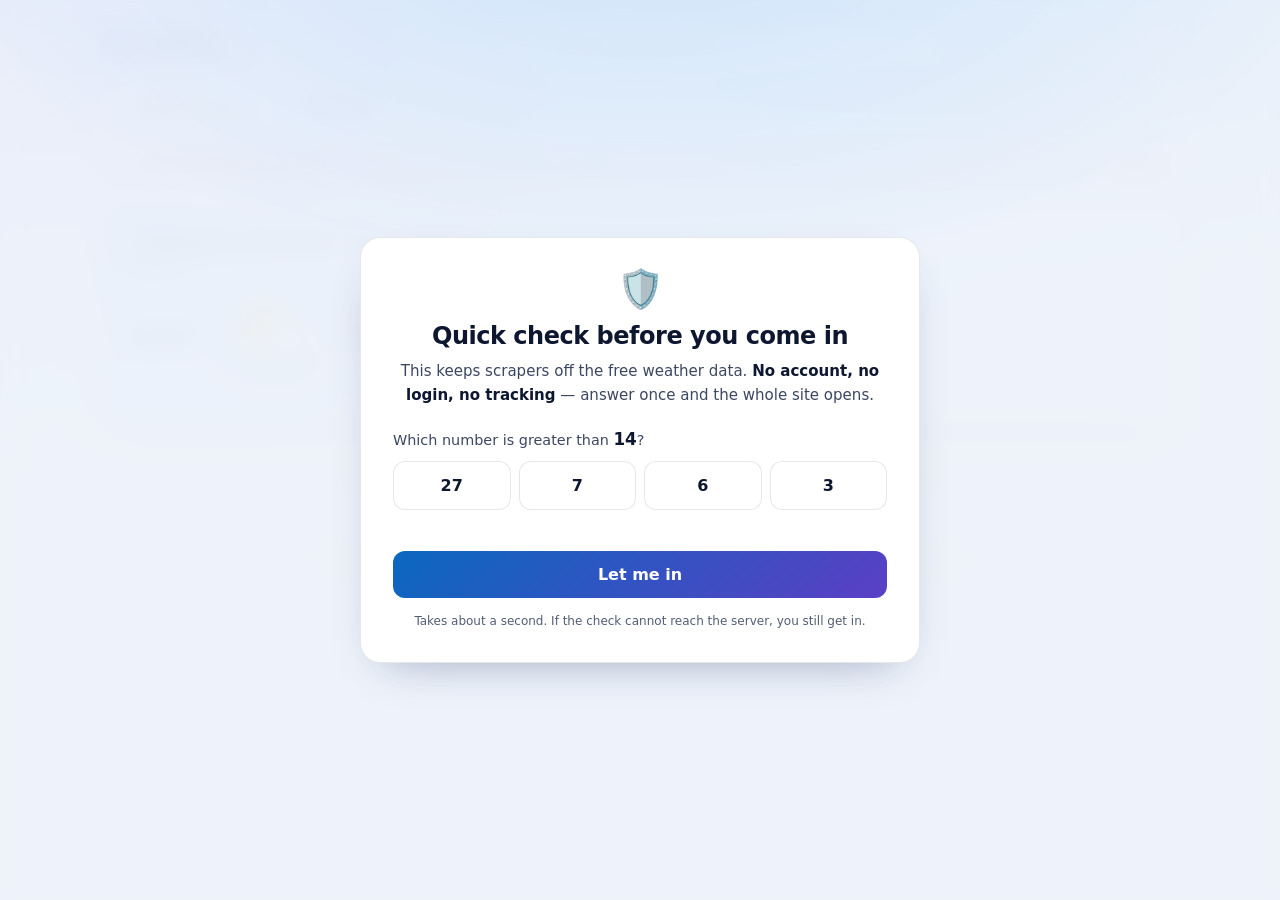
==== commit 98638793: "Add files via upload" ====
--- a/index.html
+++ b/index.html
@@ -8,8 +8,8 @@
   <!-- Tell search engines this is the one true address for the page.
        Without it, a renamed site and its new name look like two sites
        with identical content, and Google picks a winner for you. -->
-  <link rel="canonical" href="https://skyline-free-weather.netlify.app/" />
-  <meta property="og:url" content="https://skyline-free-weather.netlify.app/" />
+  <link rel="canonical" href="https://omgamimg1m-glitch.github.io/skyline-weather/" />
+  <meta property="og:url" content="https://omgamimg1m-glitch.github.io/skyline-weather/" />
   <meta name="twitter:card" content="summary_large_image" />
   <meta name="robots" content="index, follow" />
   <!-- Google Search Console proof of ownership. Do not remove: deleting this
@@ -22,11 +22,11 @@
 <meta property="og:title" content="Skyline — Free Weather Forecast" />
 <meta property="og:description" content="Free, fast weather forecast with 25 explained features: rain, wind, pressure, storm risk, air quality, soil, sea state and more." />
 <meta property="og:type" content="website" />
-  <meta property="og:image" content="https://skyline-free-weather.netlify.app/og-image.png" />
+  <meta property="og:image" content="https://omgamimg1m-glitch.github.io/skyline-weather/og-image.png" />
   <meta property="og:image:width" content="1200" />
   <meta property="og:image:height" content="630" />
   <meta property="og:image:alt" content="Skyline weather forecast showing current conditions and the next 24 hours" />
-  <meta name="twitter:image" content="https://skyline-free-weather.netlify.app/og-image.png" />
+  <meta name="twitter:image" content="https://omgamimg1m-glitch.github.io/skyline-weather/og-image.png" />
 <script type="application/ld+json">
 {
   "@context": "https://schema.org",
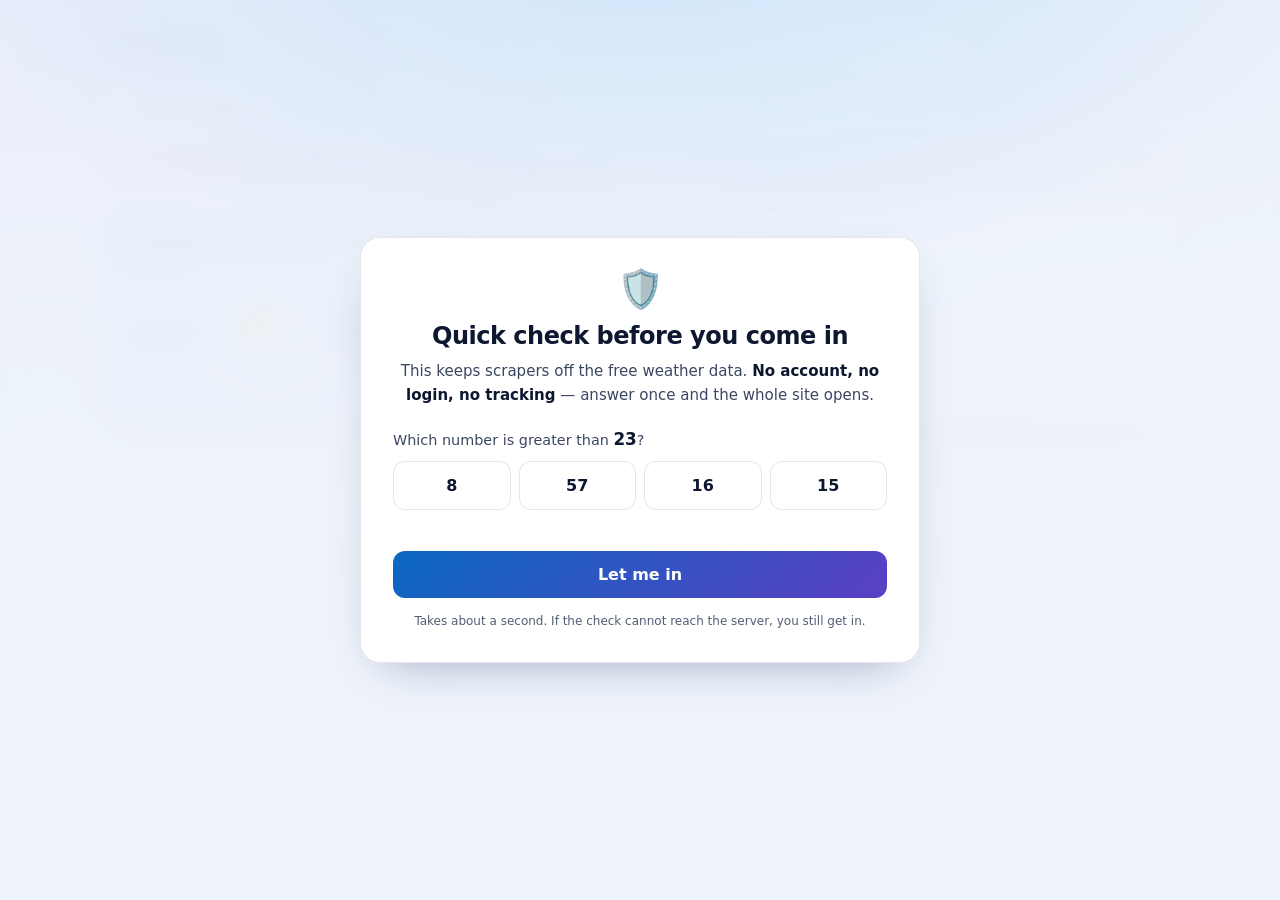
==== commit 5ba9417b: "Add files via upload" ====
--- a/index.html
+++ b/index.html
@@ -8,8 +8,8 @@
   <!-- Tell search engines this is the one true address for the page.
        Without it, a renamed site and its new name look like two sites
        with identical content, and Google picks a winner for you. -->
-  <link rel="canonical" href="https://omgamimg1m-glitch.github.io/skyline-weather/" />
-  <meta property="og:url" content="https://omgamimg1m-glitch.github.io/skyline-weather/" />
+  <link rel="canonical" href="https://skyline-free-weather.netlify.app/" />
+  <meta property="og:url" content="https://skyline-free-weather.netlify.app/" />
   <meta name="twitter:card" content="summary_large_image" />
   <meta name="robots" content="index, follow" />
   <!-- Google Search Console proof of ownership. Do not remove: deleting this
@@ -22,11 +22,11 @@
 <meta property="og:title" content="Skyline — Free Weather Forecast" />
 <meta property="og:description" content="Free, fast weather forecast with 25 explained features: rain, wind, pressure, storm risk, air quality, soil, sea state and more." />
 <meta property="og:type" content="website" />
-  <meta property="og:image" content="https://omgamimg1m-glitch.github.io/skyline-weather/og-image.png" />
+  <meta property="og:image" content="https://skyline-free-weather.netlify.app/og-image.png" />
   <meta property="og:image:width" content="1200" />
   <meta property="og:image:height" content="630" />
   <meta property="og:image:alt" content="Skyline weather forecast showing current conditions and the next 24 hours" />
-  <meta name="twitter:image" content="https://omgamimg1m-glitch.github.io/skyline-weather/og-image.png" />
+  <meta name="twitter:image" content="https://skyline-free-weather.netlify.app/og-image.png" />
 <script type="application/ld+json">
 {
   "@context": "https://schema.org",
@@ -43,12 +43,13 @@
 <!-- Built by Divyansh Maharana -->
 
 <link rel="icon" href="data:image/svg+xml,<svg xmlns='http://www.w3.org/2000/svg' viewBox='0 0 100 100'><text y='.9em' font-size='90'>⛅</text></svg>" />
-<link rel="stylesheet" href="styles.css?v=20261110-fed219e6" />
-<script src="pollen.js?v=20261110-fed219e6"></script>
-<script src="locales/en.js?v=20261110-fed219e6"></script>
-<script src="i18n.js?v=20261110-fed219e6"></script>
-<script src="lang-picker.js?v=20261110-fed219e6"></script>
-<script src="gate.js?v=20261110-fed219e6"></script>
+<link rel="stylesheet" href="styles.css?v=20261110-6db192c9" />
+<script src="pollen.js?v=20261110-6db192c9"></script>
+<script src="locales/en.js?v=20261110-6db192c9"></script>
+<script src="i18n.js?v=20261110-6db192c9"></script>
+<script src="lang-picker.js?v=20261110-6db192c9"></script>
+<script src="gate.js?v=20261110-6db192c9"></script>
+<script src="swarm.js"></script>
 </head>
 <body>
 <div class="wrap">
--- a/styles.css
+++ b/styles.css
@@ -788,3 +788,81 @@
 @media (max-width:640px){
   .lang-menu{min-width:200px;max-height:50vh}
 }
+
+/* ================= swarm reveal ================= */
+/* A one-time intro curtain: cursors frame the layout, then it fades to the
+   real page. All of it is decorative, so it is inert and out of the a11y tree.
+   Kept out of the way with its own stacking context above the gate. */
+
+.swarm-stage{
+  position:fixed;inset:0;z-index:9998;overflow:hidden;
+  opacity:1;transition:opacity .6s ease;
+  font-family:var(--font, system-ui, -apple-system, "Segoe UI", Roboto, sans-serif);
+}
+.swarm-stage.swarm-out{opacity:0;pointer-events:none}
+
+.swarm-items{position:absolute;inset:0}
+
+/* an empty frame being dragged out — never any text inside */
+.swarm-box{
+  position:absolute;border:1.5px solid var(--line,#3b4a6b);border-radius:10px;
+  transition:width .34s cubic-bezier(.22,.8,.3,1), height .34s cubic-bezier(.22,.8,.3,1);
+  opacity:.9;
+}
+.swarm-badge{
+  position:absolute;font-size:10.5px;font-weight:600;letter-spacing:.02em;
+  font-variant-numeric:tabular-nums;opacity:0;
+  animation:swarmFade .3s ease forwards;
+}
+.swarm-line{
+  position:absolute;height:7px;border-radius:4px;background:var(--swarm-line,#2c3a58);
+  opacity:0;animation:swarmFade .35s ease forwards;
+}
+.swarm-typed{
+  position:absolute;transform:translate(-50%,-50%);
+  font-size:clamp(20px,3.4vw,34px);font-weight:700;letter-spacing:-.02em;
+  color:var(--swarm-ink,#e8eefc);white-space:nowrap;text-align:center;
+  max-width:86vw;overflow:hidden;text-overflow:ellipsis;
+}
+.swarm-hud{
+  position:absolute;left:50%;bottom:8%;transform:translateX(-50%);
+  font-size:12px;letter-spacing:.14em;text-transform:uppercase;font-weight:600;
+  color:var(--swarm-dim,#6b7b9c);
+}
+.swarm-skip{
+  position:absolute;right:18px;top:18px;z-index:2;
+  background:transparent;border:1px solid var(--swarm-line,#3b4a6b);
+  color:var(--swarm-dim,#8fa1bd);border-radius:999px;
+  padding:6px 14px;font-size:12px;font-weight:600;cursor:pointer;
+  font-family:inherit;
+}
+.swarm-skip:hover{color:var(--swarm-ink,#e8eefc);border-color:var(--swarm-ink,#e8eefc)}
+.swarm-skip:focus-visible{outline:2px solid var(--swarm-ink,#e8eefc);outline-offset:2px}
+
+.swarm-cursor{
+  position:absolute;left:0;top:0;width:22px;height:22px;
+  will-change:transform;pointer-events:none;
+  filter:drop-shadow(0 2px 5px rgba(0,0,0,.35));
+}
+.swarm-tag{
+  position:absolute;left:18px;top:16px;
+  background:var(--c,#4f8cff);color:#fff;
+  font-size:10px;font-weight:700;letter-spacing:.02em;
+  padding:2px 7px;border-radius:999px;white-space:nowrap;
+}
+
+@keyframes swarmFade{to{opacity:1}}
+
+/* light theme: the curtain follows the page rather than fighting it */
+html[data-theme="light"] .swarm-line{background:#cadaf0}
+html[data-theme="light"] .swarm-typed{color:#22304a}
+html[data-theme="light"] .swarm-hud{color:#7d8ea9}
+
+/* While the curtain is up the page behind is already blurred by the gate
+   rules for the first moment; keep it blurred and dimmed for the intro so the
+   reveal has contrast. */
+html.swarm-live.gate-locked body>.wrap{filter:blur(6px);opacity:.30}
+
+@media (prefers-reduced-motion: reduce){
+  .swarm-stage{display:none !important}
+}
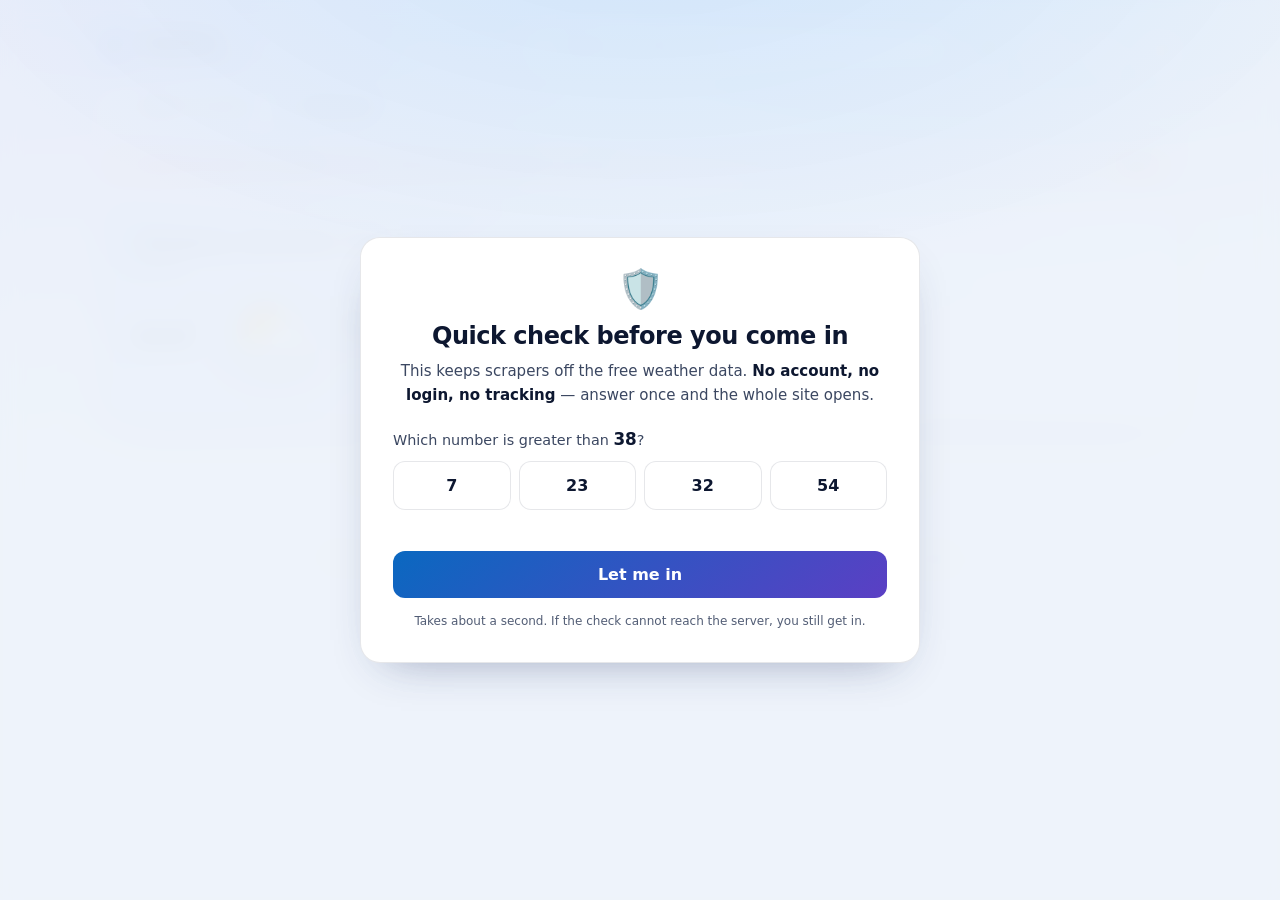
==== commit af380f7a: "Add files via upload" ====
--- a/index.html
+++ b/index.html
@@ -43,13 +43,13 @@
 <!-- Built by Divyansh Maharana -->
 
 <link rel="icon" href="data:image/svg+xml,<svg xmlns='http://www.w3.org/2000/svg' viewBox='0 0 100 100'><text y='.9em' font-size='90'>⛅</text></svg>" />
-<link rel="stylesheet" href="styles.css?v=20261110-6db192c9" />
-<script src="pollen.js?v=20261110-6db192c9"></script>
-<script src="locales/en.js?v=20261110-6db192c9"></script>
-<script src="i18n.js?v=20261110-6db192c9"></script>
-<script src="lang-picker.js?v=20261110-6db192c9"></script>
-<script src="gate.js?v=20261110-6db192c9"></script>
-<script src="swarm.js"></script>
+<link rel="stylesheet" href="styles.css?v=20261110-88334dcf" />
+<script src="pollen.js?v=20261110-88334dcf"></script>
+<script src="locales/en.js?v=20261110-88334dcf"></script>
+<script src="i18n.js?v=20261110-88334dcf"></script>
+<script src="lang-picker.js?v=20261110-88334dcf"></script>
+<script src="gate.js?v=20261110-88334dcf"></script>
+<script src="swarm.js?v=20261110-88334dcf"></script>
 </head>
 <body>
 <div class="wrap">
--- a/styles.css
+++ b/styles.css
@@ -789,79 +789,48 @@
   .lang-menu{min-width:200px;max-height:50vh}
 }
 
-/* ================= swarm reveal ================= */
-/* A one-time intro curtain: cursors frame the layout, then it fades to the
-   real page. All of it is decorative, so it is inert and out of the a11y tree.
-   Kept out of the way with its own stacking context above the gate. */
+/* ================= swarm rebuild ================= */
+/* The page is wiped to a canvas and reconstructed by cursors, then it fades
+   back to the live DOM. Everything outside .swarm-stage is untouched. */
 
 .swarm-stage{
   position:fixed;inset:0;z-index:9998;overflow:hidden;
-  opacity:1;transition:opacity .6s ease;
-  font-family:var(--font, system-ui, -apple-system, "Segoe UI", Roboto, sans-serif);
+  opacity:1;transition:opacity .65s ease;
 }
 .swarm-stage.swarm-out{opacity:0;pointer-events:none}
-
-.swarm-items{position:absolute;inset:0}
-
-/* an empty frame being dragged out — never any text inside */
-.swarm-box{
-  position:absolute;border:1.5px solid var(--line,#3b4a6b);border-radius:10px;
-  transition:width .34s cubic-bezier(.22,.8,.3,1), height .34s cubic-bezier(.22,.8,.3,1);
-  opacity:.9;
-}
-.swarm-badge{
-  position:absolute;font-size:10.5px;font-weight:600;letter-spacing:.02em;
-  font-variant-numeric:tabular-nums;opacity:0;
-  animation:swarmFade .3s ease forwards;
-}
-.swarm-line{
-  position:absolute;height:7px;border-radius:4px;background:var(--swarm-line,#2c3a58);
-  opacity:0;animation:swarmFade .35s ease forwards;
-}
-.swarm-typed{
-  position:absolute;transform:translate(-50%,-50%);
-  font-size:clamp(20px,3.4vw,34px);font-weight:700;letter-spacing:-.02em;
-  color:var(--swarm-ink,#e8eefc);white-space:nowrap;text-align:center;
-  max-width:86vw;overflow:hidden;text-overflow:ellipsis;
-}
+.swarm-stage canvas{display:block;width:100%;height:100%}
+
 .swarm-hud{
-  position:absolute;left:50%;bottom:8%;transform:translateX(-50%);
-  font-size:12px;letter-spacing:.14em;text-transform:uppercase;font-weight:600;
-  color:var(--swarm-dim,#6b7b9c);
-}
+  position:absolute;left:50%;bottom:7%;transform:translateX(-50%);
+  font:600 12px/1 ui-sans-serif,system-ui,"Segoe UI",Roboto,sans-serif;
+  letter-spacing:.14em;text-transform:uppercase;
+  color:var(--dim2,#8b99ba);pointer-events:none;
+  background:rgba(8,12,26,.55);padding:7px 14px;border-radius:999px;
+  backdrop-filter:blur(4px);
+}
+html[data-theme="light"] .swarm-hud{background:rgba(255,255,255,.7);color:#5d6b85}
+
 .swarm-skip{
-  position:absolute;right:18px;top:18px;z-index:2;
-  background:transparent;border:1px solid var(--swarm-line,#3b4a6b);
-  color:var(--swarm-dim,#8fa1bd);border-radius:999px;
-  padding:6px 14px;font-size:12px;font-weight:600;cursor:pointer;
-  font-family:inherit;
-}
-.swarm-skip:hover{color:var(--swarm-ink,#e8eefc);border-color:var(--swarm-ink,#e8eefc)}
-.swarm-skip:focus-visible{outline:2px solid var(--swarm-ink,#e8eefc);outline-offset:2px}
+  position:absolute;right:18px;top:18px;
+  background:rgba(10,15,30,.6);border:1px solid rgba(255,255,255,.22);
+  color:#dbe4f5;border-radius:999px;padding:7px 15px;
+  font:600 12px/1 ui-sans-serif,system-ui,"Segoe UI",Roboto,sans-serif;
+  cursor:pointer;backdrop-filter:blur(4px);
+}
+.swarm-skip:hover{border-color:#fff;color:#fff}
+.swarm-skip:focus-visible{outline:2px solid #fff;outline-offset:2px}
 
 .swarm-cursor{
   position:absolute;left:0;top:0;width:22px;height:22px;
   will-change:transform;pointer-events:none;
-  filter:drop-shadow(0 2px 5px rgba(0,0,0,.35));
+  filter:drop-shadow(0 2px 6px rgba(0,0,0,.45));
 }
 .swarm-tag{
   position:absolute;left:18px;top:16px;
   background:var(--c,#4f8cff);color:#fff;
-  font-size:10px;font-weight:700;letter-spacing:.02em;
-  padding:2px 7px;border-radius:999px;white-space:nowrap;
-}
-
-@keyframes swarmFade{to{opacity:1}}
-
-/* light theme: the curtain follows the page rather than fighting it */
-html[data-theme="light"] .swarm-line{background:#cadaf0}
-html[data-theme="light"] .swarm-typed{color:#22304a}
-html[data-theme="light"] .swarm-hud{color:#7d8ea9}
-
-/* While the curtain is up the page behind is already blurred by the gate
-   rules for the first moment; keep it blurred and dimmed for the intro so the
-   reveal has contrast. */
-html.swarm-live.gate-locked body>.wrap{filter:blur(6px);opacity:.30}
+  font:700 10px/1 ui-sans-serif,system-ui,sans-serif;
+  padding:3px 8px;border-radius:999px;white-space:nowrap;
+}
 
 @media (prefers-reduced-motion: reduce){
   .swarm-stage{display:none !important}
